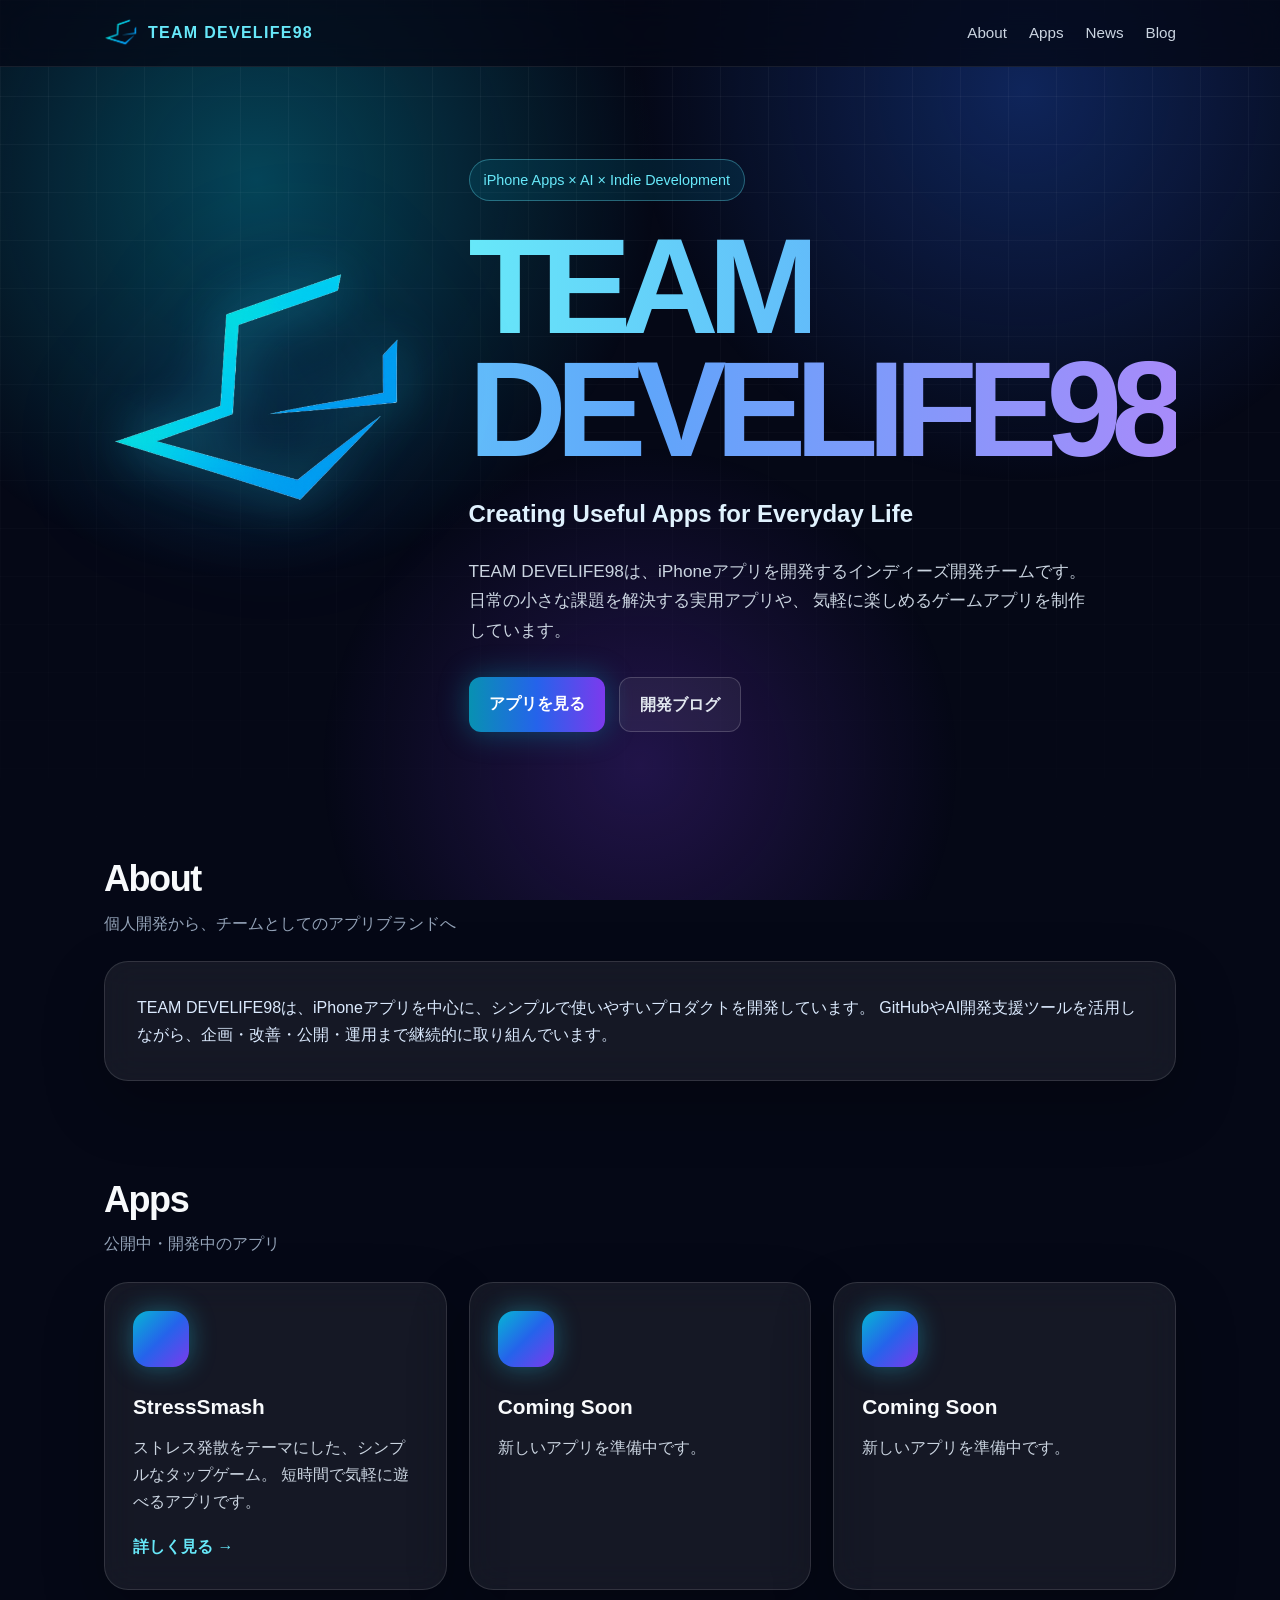
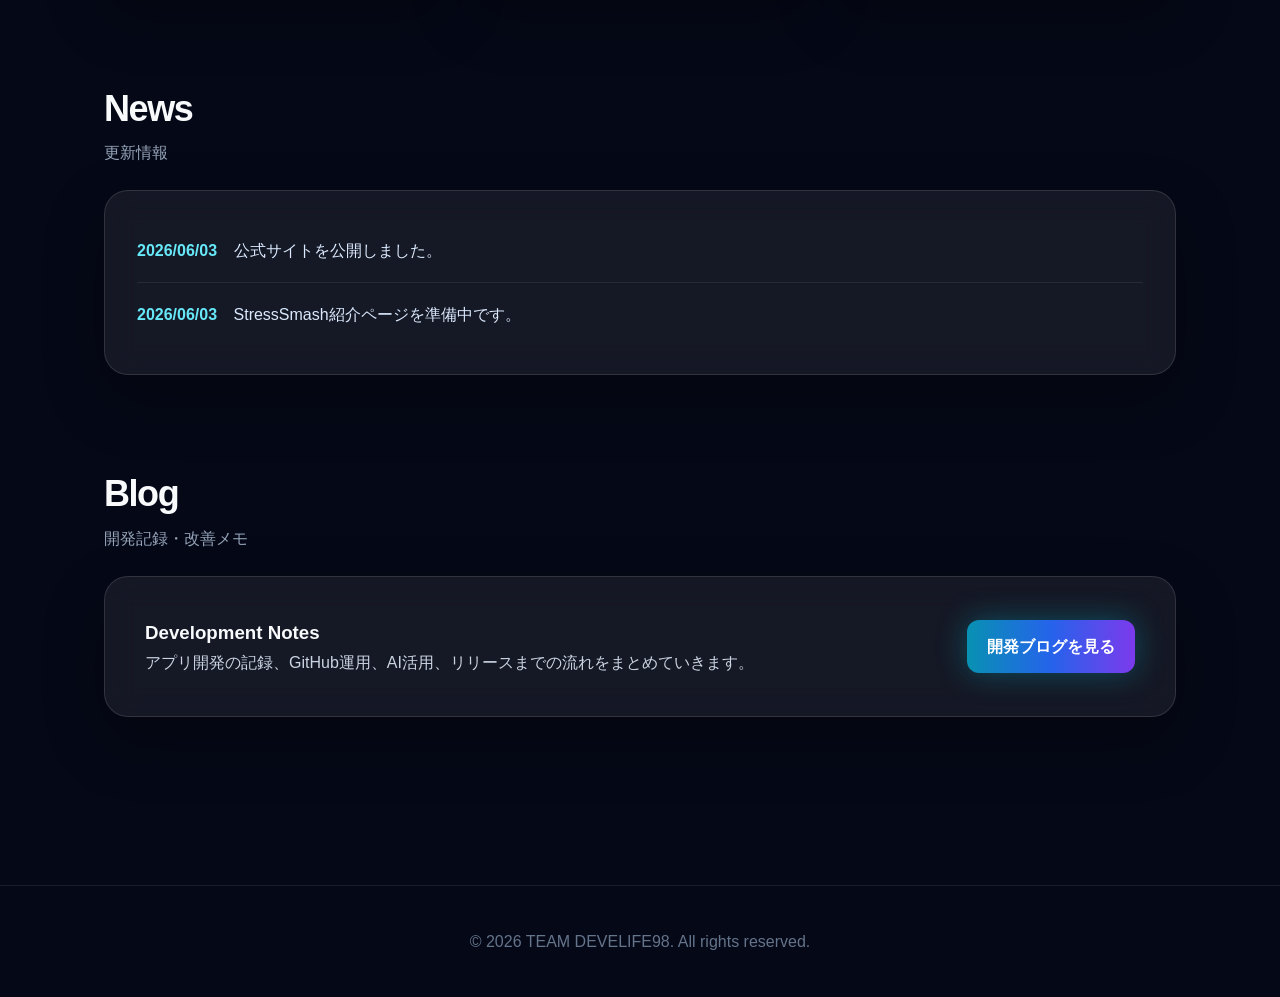
==== index.html @ ea19fe20 "Update index.html" ====
<!DOCTYPE html>
<html lang="ja">
<head>
<meta charset="UTF-8">
<meta name="viewport" content="width=device-width, initial-scale=1.0">
<title>TEAM DEVELIFE98 | iPhone Apps Team</title>

<style>
*{margin:0;padding:0;box-sizing:border-box}
html{scroll-behavior:smooth}

body{
  font-family:-apple-system,BlinkMacSystemFont,"Segoe UI",sans-serif;
  background:#050816;
  color:#f8fafc;
  line-height:1.7;
}

body::before{
  content:"";
  position:fixed;
  inset:0;
  background:
    radial-gradient(circle at 20% 20%,rgba(6,182,212,.35),transparent 32%),
    radial-gradient(circle at 80% 10%,rgba(37,99,235,.32),transparent 30%),
    radial-gradient(circle at 50% 85%,rgba(124,58,237,.24),transparent 32%);
  z-index:-2;
}

body::after{
  content:"";
  position:fixed;
  inset:0;
  background-image:
    linear-gradient(rgba(255,255,255,.045) 1px,transparent 1px),
    linear-gradient(90deg,rgba(255,255,255,.045) 1px,transparent 1px);
  background-size:48px 48px;
  mask-image:linear-gradient(to bottom,black,transparent);
  z-index:-1;
}

.nav{
  position:sticky;
  top:0;
  z-index:10;
  background:rgba(5,8,22,.78);
  backdrop-filter:blur(18px);
  border-bottom:1px solid rgba(255,255,255,.08);
}

.nav-inner{
  max-width:1120px;
  margin:auto;
  padding:16px 24px;
  display:flex;
  justify-content:space-between;
  align-items:center;
}

.nav-logo{
  display:flex;
  align-items:center;
  gap:10px;
  font-weight:800;
  letter-spacing:.08em;
  color:#67e8f9;
}

.nav-logo img{
  width:34px;
  height:34px;
  border-radius:8px;
}

.nav-links{
  display:flex;
  gap:22px;
  color:#cbd5e1;
  font-size:.95rem;
}

.nav-links a{
  color:inherit;
  text-decoration:none;
}

.hero{
  max-width:1120px;
  margin:auto;
  padding:92px 24px 84px;
  display:grid;
  grid-template-columns:1fr .9fr;
  gap:54px;
  align-items:center;
}

.badge{
  display:inline-block;
  margin-bottom:24px;
  padding:8px 14px;
  border:1px solid rgba(103,232,249,.35);
  border-radius:999px;
  color:#67e8f9;
  background:rgba(6,182,212,.12);
  font-size:.9rem;
}

.hero h1{
  font-size:clamp(4.2rem,11vw,8.5rem);
  line-height:.9;
  letter-spacing:-.08em;
  margin-bottom:24px;
  font-weight:900;
}

.gradient-text{
  background:linear-gradient(90deg,#67e8f9,#60a5fa,#a78bfa);
  -webkit-background-clip:text;
  color:transparent;
}

.hero-subtitle{
  font-size:1.5rem;
  color:#e0f2fe;
  margin-bottom:22px;
  font-weight:700;
}

.hero p{
  color:#cbd5e1;
  font-size:1.08rem;
  margin-bottom:32px;
  max-width:620px;
}

.buttons{
  display:flex;
  flex-wrap:wrap;
  gap:14px;
}

.btn{
  display:inline-block;
  padding:13px 20px;
  border-radius:12px;
  text-decoration:none;
  font-weight:800;
  color:white;
}

.btn-primary{
  background:linear-gradient(90deg,#0891b2,#2563eb,#7c3aed);
  box-shadow:0 0 30px rgba(6,182,212,.35);
}

.btn-secondary{
  border:1px solid rgba(255,255,255,.18);
  background:rgba(255,255,255,.06);
  color:#e2e8f0;
}

/* .logo-stage{
  min-height:410px;
  border-radius:30px;
  border:1px solid rgba(255,255,255,.14);
  background:
    linear-gradient(145deg,rgba(6,182,212,.16),rgba(37,99,235,.18),rgba(124,58,237,.13)),
    rgba(255,255,255,.06);
  box-shadow:0 30px 90px rgba(0,0,0,.45);
  position:relative;
  overflow:hidden;
  display:flex;
  flex-direction:column;
  align-items:center;
  justify-content:center;
} */
  .logo-stage{
  min-height:410px;

  background:transparent;

  border:none;

  box-shadow:none;
}

/* .logo-stage::before{
  content:"";
  position:absolute;
  inset:28px;
  border-radius:24px;
  border:1px solid rgba(255,255,255,.12);
  background:
    linear-gradient(90deg,transparent,rgba(255,255,255,.12),transparent),
    repeating-linear-gradient(0deg,rgba(255,255,255,.07) 0,rgba(255,255,255,.07) 1px,transparent 1px,transparent 18px);
} */

.logo-stage img{
  position:relative;
  z-index:1;

  width:min(600px,100%);
  max-width:600px;

  height:auto;

  object-fit:contain;

  filter:
    drop-shadow(0 0 25px rgba(34,211,238,.45))
    drop-shadow(0 0 60px rgba(37,99,235,.35));

  background:none;
  border:none;
}
  
.logo-stage p{
  position:relative;
  z-index:1;
  margin-top:22px;
  color:#67e8f9;
  letter-spacing:.16em;
  font-weight:800;
}

.container{
  max-width:1120px;
  margin:auto;
  padding:32px 24px 80px;
}

section{
  margin-bottom:88px;
}

.section-title{
  font-size:2.25rem;
  letter-spacing:-.04em;
}

.section-subtitle{
  color:#94a3b8;
  margin-bottom:24px;
}

.glass{
  background:rgba(255,255,255,.065);
  border:1px solid rgba(255,255,255,.12);
  border-radius:24px;
  box-shadow:0 24px 60px rgba(0,0,0,.25);
  backdrop-filter:blur(16px);
}

.about{
  padding:32px;
  color:#dbeafe;
}

.apps{
  display:grid;
  grid-template-columns:repeat(3,1fr);
  gap:22px;
}

.card{
  padding:28px;
  min-height:230px;
  transition:.25s;
}

.card:hover{
  transform:translateY(-6px);
  border-color:rgba(103,232,249,.45);
}

.app-icon{
  width:56px;
  height:56px;
  border-radius:16px;
  margin-bottom:22px;
  background:linear-gradient(135deg,#06b6d4,#2563eb,#7c3aed);
  box-shadow:0 0 26px rgba(34,211,238,.38);
}

.card h3{
  margin-bottom:10px;
  font-size:1.3rem;
}

.card p{
  color:#cbd5e1;
}

.card a{
  display:inline-block;
  margin-top:18px;
  color:#67e8f9;
  text-decoration:none;
  font-weight:800;
}

.news{
  padding:28px 32px;
}

.news-item{
  padding:18px 0;
  border-bottom:1px solid rgba(255,255,255,.08);
  color:#dbeafe;
}

.news-item:last-child{
  border-bottom:none;
}

.news-date{
  color:#67e8f9;
  font-weight:800;
  margin-right:12px;
}

.blog-box{
  padding:40px;
  display:flex;
  justify-content:space-between;
  gap:24px;
  align-items:center;
}

.blog-box p{
  color:#cbd5e1;
}

footer{
  padding:42px 24px;
  text-align:center;
  color:#64748b;
  border-top:1px solid rgba(255,255,255,.08);
}

@media(max-width:800px){
  .hero{
    grid-template-columns:1fr;
    padding-top:64px;
  }

  .logo-stage{
    min-height:280px;
  }

  .apps{
    grid-template-columns:1fr;
  }

  .blog-box{
    flex-direction:column;
    align-items:flex-start;
  }

  .nav-links{
    gap:12px;
    font-size:.85rem;
  }

  .hero h1{
    font-size:clamp(3.7rem,18vw,6rem);
  }
}
</style>
</head>

<body>

<nav class="nav">
  <div class="nav-inner">
    <div class="nav-logo">
      <img src="./assets/images/logor.png" alt="TEAM DEVELIFE98 Logo">
      TEAM DEVELIFE98
    </div>
    <div class="nav-links">
      <a href="#about">About</a>
      <a href="#apps">Apps</a>
      <a href="#news">News</a>
      <a href="#blog">Blog</a>
    </div>
  </div>
</nav>

<header class="hero">

  <div class="logo-stage">
    <img src="./assets/images/logor.png" alt="TEAM DEVELIFE98 Logo">
  </div>

  <div>
    <span class="badge">iPhone Apps × AI × Indie Development</span>

    <h1>
      <span class="gradient-text">
        TEAM<br>
        DEVELIFE98
      </span>
    </h1>

    <div class="hero-subtitle">
      Creating Useful Apps for Everyday Life
    </div>

    <p>
      TEAM DEVELIFE98は、iPhoneアプリを開発するインディーズ開発チームです。
      日常の小さな課題を解決する実用アプリや、
      気軽に楽しめるゲームアプリを制作しています。
    </p>

    <div class="buttons">
      <a href="#apps" class="btn btn-primary">
        アプリを見る
      </a>

      <a href="#blog" class="btn btn-secondary">
        開発ブログ
      </a>
    </div>
  </div>

</header>
<main class="container">

<section id="about">
  <h2 class="section-title">About</h2>
  <p class="section-subtitle">個人開発から、チームとしてのアプリブランドへ</p>

  <div class="about glass">
    <p>
      TEAM DEVELIFE98は、iPhoneアプリを中心に、シンプルで使いやすいプロダクトを開発しています。
      GitHubやAI開発支援ツールを活用しながら、企画・改善・公開・運用まで継続的に取り組んでいます。
    </p>
  </div>
</section>

<section id="apps">
  <h2 class="section-title">Apps</h2>
  <p class="section-subtitle">公開中・開発中のアプリ</p>

  <div class="apps">
    <div class="card glass">
      <div class="app-icon"></div>
      <h3>StressSmash</h3>
      <p>
        ストレス発散をテーマにした、シンプルなタップゲーム。
        短時間で気軽に遊べるアプリです。
      </p>
      <a href="#">詳しく見る →</a>
    </div>

    <div class="card glass">
      <div class="app-icon"></div>
      <h3>Coming Soon</h3>
      <p>新しいアプリを準備中です。</p>
    </div>

    <div class="card glass">
      <div class="app-icon"></div>
      <h3>Coming Soon</h3>
      <p>新しいアプリを準備中です。</p>
    </div>
  </div>
</section>

<section id="news">
  <h2 class="section-title">News</h2>
  <p class="section-subtitle">更新情報</p>

  <div class="news glass">
    <div class="news-item">
      <span class="news-date">2026/06/03</span>
      公式サイトを公開しました。
    </div>
    <div class="news-item">
      <span class="news-date">2026/06/03</span>
      StressSmash紹介ページを準備中です。
    </div>
  </div>
</section>

<section id="blog">
  <h2 class="section-title">Blog</h2>
  <p class="section-subtitle">開発記録・改善メモ</p>

  <div class="blog-box glass">
    <div>
      <h3>Development Notes</h3>
      <p>
        アプリ開発の記録、GitHub運用、AI活用、リリースまでの流れをまとめていきます。
      </p>
    </div>
    <a href="#" class="btn btn-primary">開発ブログを見る</a>
  </div>
</section>

</main>

<footer>
  © 2026 TEAM DEVELIFE98. All rights reserved.
</footer>

</body>
</html>
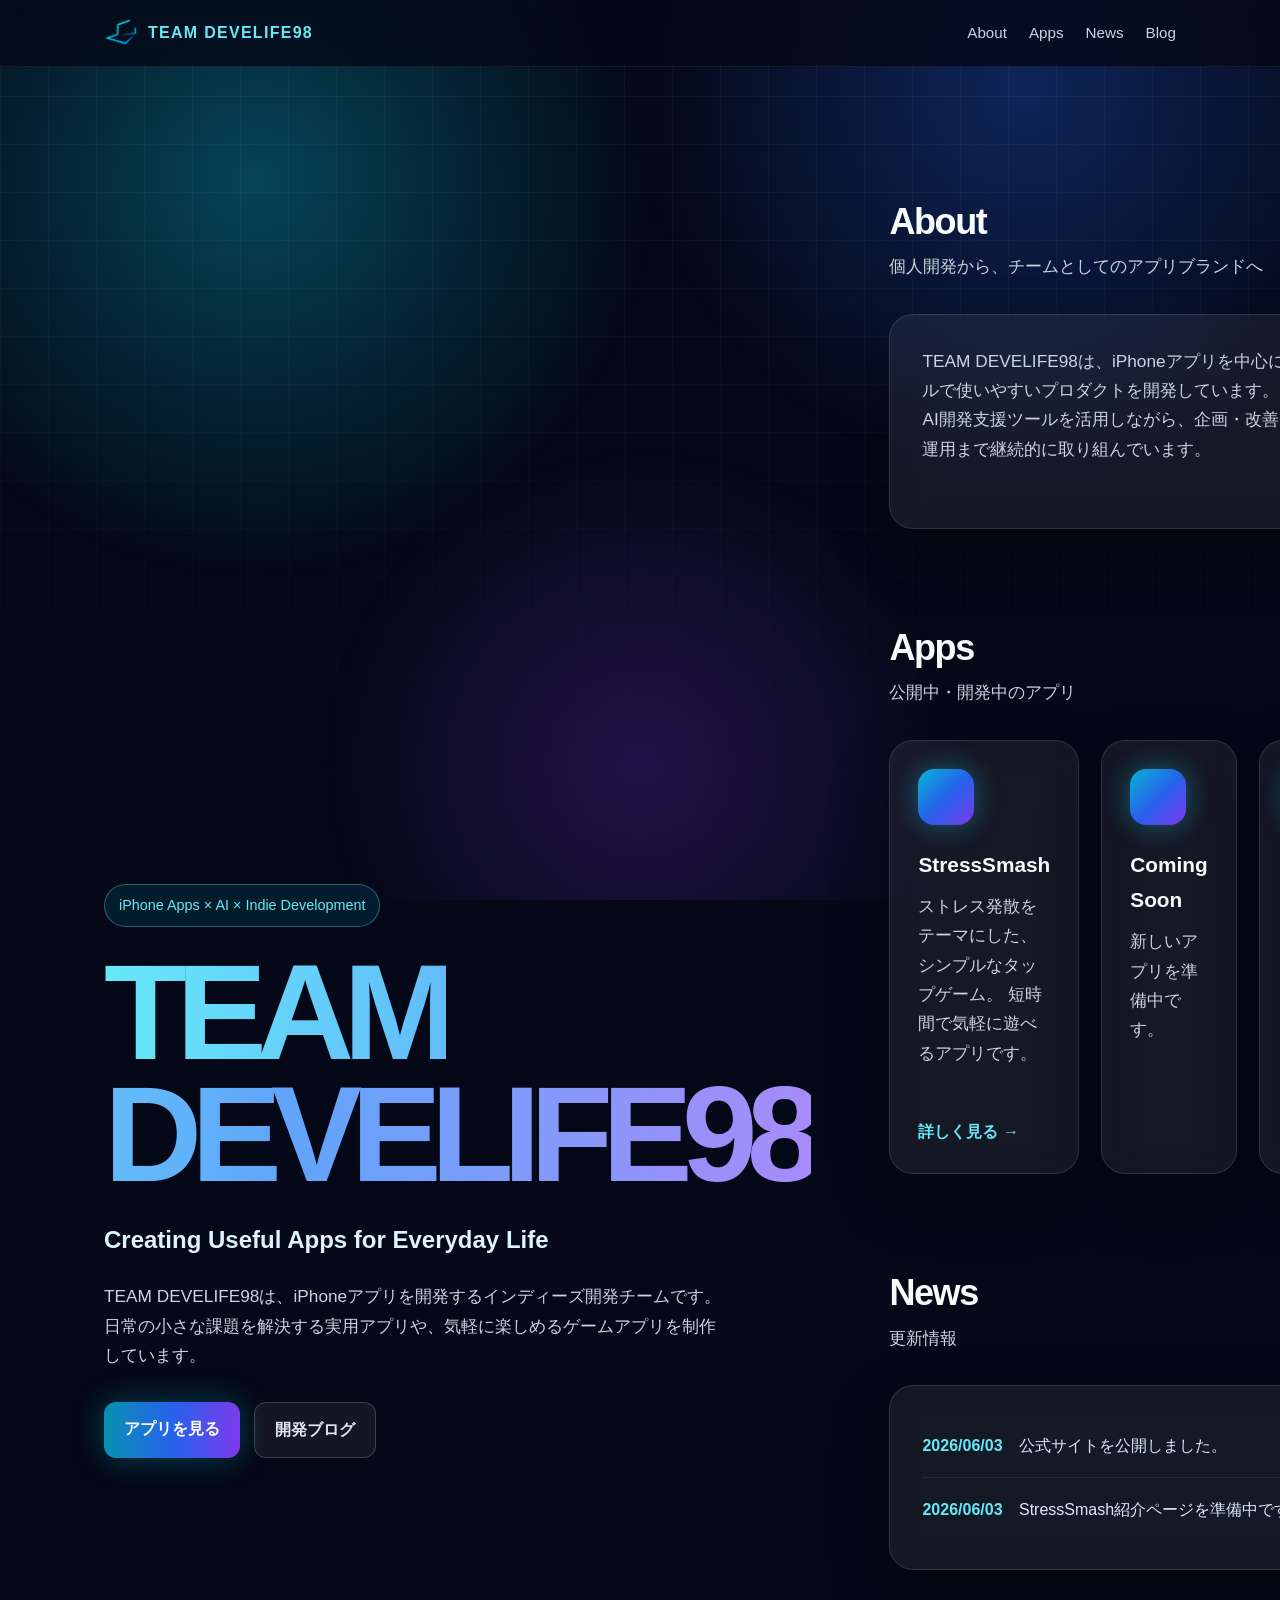
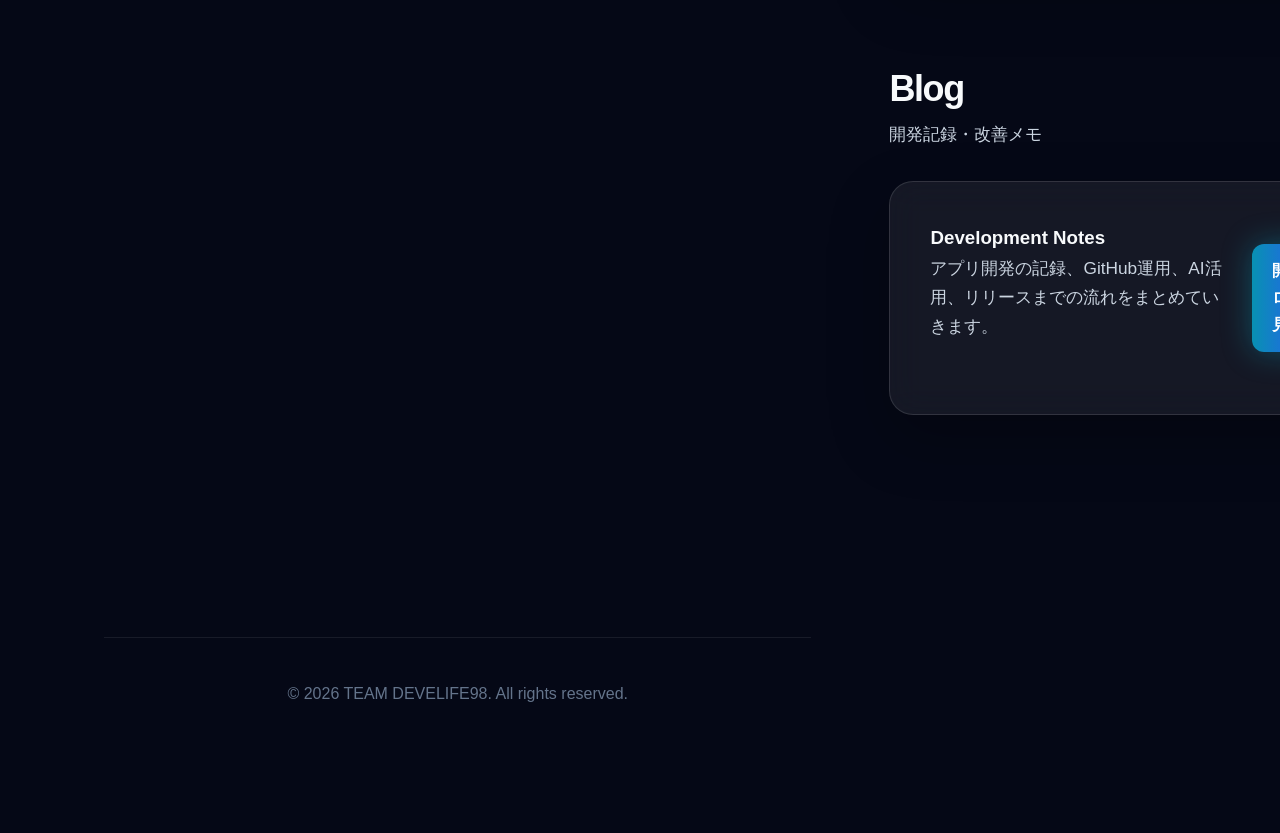
==== commit b75e3246: "Update index.html" ====
--- a/index.html
+++ b/index.html
@@ -199,21 +199,21 @@
   position:relative;
   z-index:1;
 
-  width:min(600px,100%);
-  max-width:600px;
+  width:min(420px,95%);
+  max-width:420px;
 
   height:auto;
 
   object-fit:contain;
 
   filter:
-    drop-shadow(0 0 25px rgba(34,211,238,.45))
-    drop-shadow(0 0 60px rgba(37,99,235,.35));
+    drop-shadow(0 0 18px rgba(34,211,238,.35))
+    drop-shadow(0 0 40px rgba(37,99,235,.25));
 
   background:none;
   border:none;
 }
-  
+
 .logo-stage p{
   position:relative;
   z-index:1;
@@ -387,19 +387,11 @@
 </nav>
 
 <header class="hero">
-
-  <div class="logo-stage">
-    <img src="./assets/images/logor.png" alt="TEAM DEVELIFE98 Logo">
-  </div>
-
   <div>
     <span class="badge">iPhone Apps × AI × Indie Development</span>
 
     <h1>
-      <span class="gradient-text">
-        TEAM<br>
-        DEVELIFE98
-      </span>
+      <span class="gradient-text">TEAM<br>DEVELIFE98</span>
     </h1>
 
     <div class="hero-subtitle">
@@ -408,22 +400,20 @@
 
     <p>
       TEAM DEVELIFE98は、iPhoneアプリを開発するインディーズ開発チームです。
-      日常の小さな課題を解決する実用アプリや、
-      気軽に楽しめるゲームアプリを制作しています。
+      日常の小さな課題を解決する実用アプリや、気軽に楽しめるゲームアプリを制作しています。
     </p>
 
     <div class="buttons">
-      <a href="#apps" class="btn btn-primary">
-        アプリを見る
-      </a>
-
-      <a href="#blog" class="btn btn-secondary">
-        開発ブログ
-      </a>
-    </div>
-  </div>
-
-</header>
+      <a href="#apps" class="btn btn-primary">アプリを見る</a>
+      <a href="#blog" class="btn btn-secondary">開発ブログ</a>
+    </div>
+  </div>
+
+  <!-- <div class="logo-stage">
+    <img src="assets/images/logor.png" alt="TEAM DEVELIFE98 Logo">
+  </div>
+</header> -->
+
 <main class="container">
 
 <section id="about">
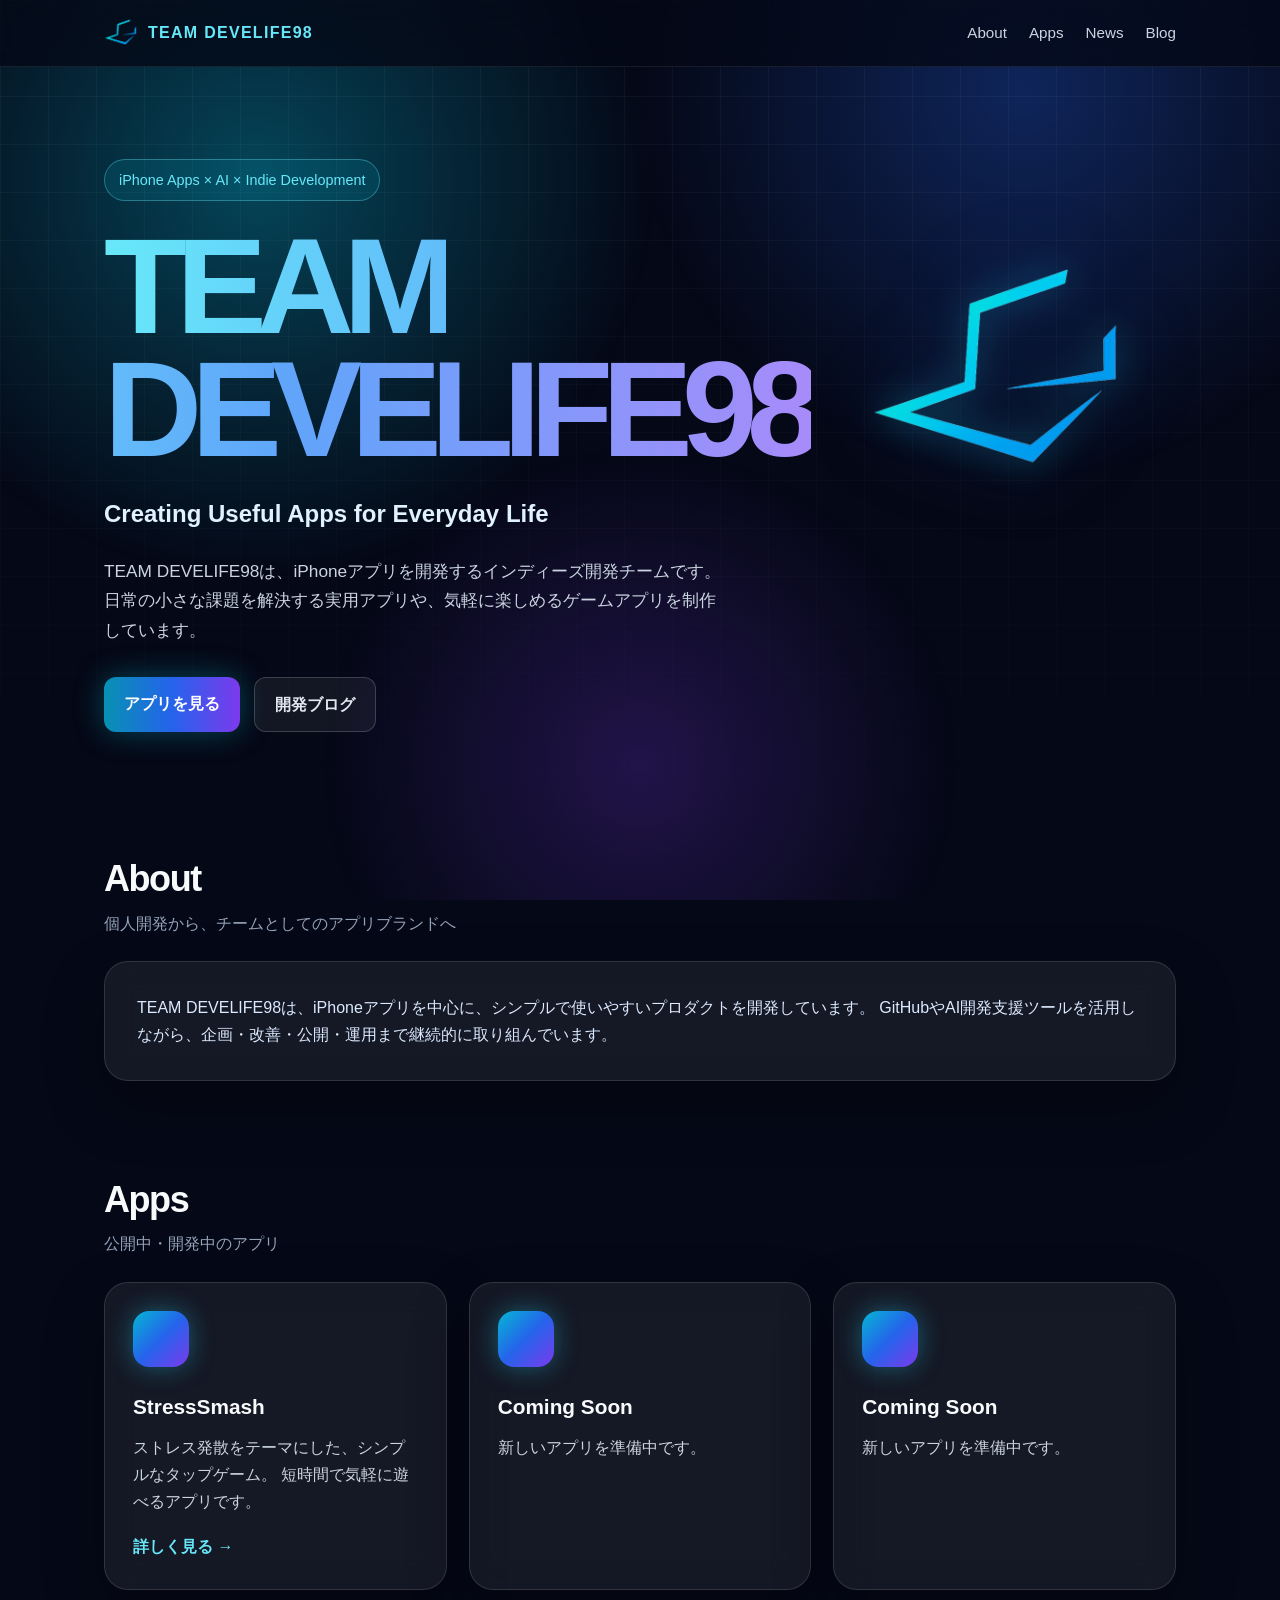
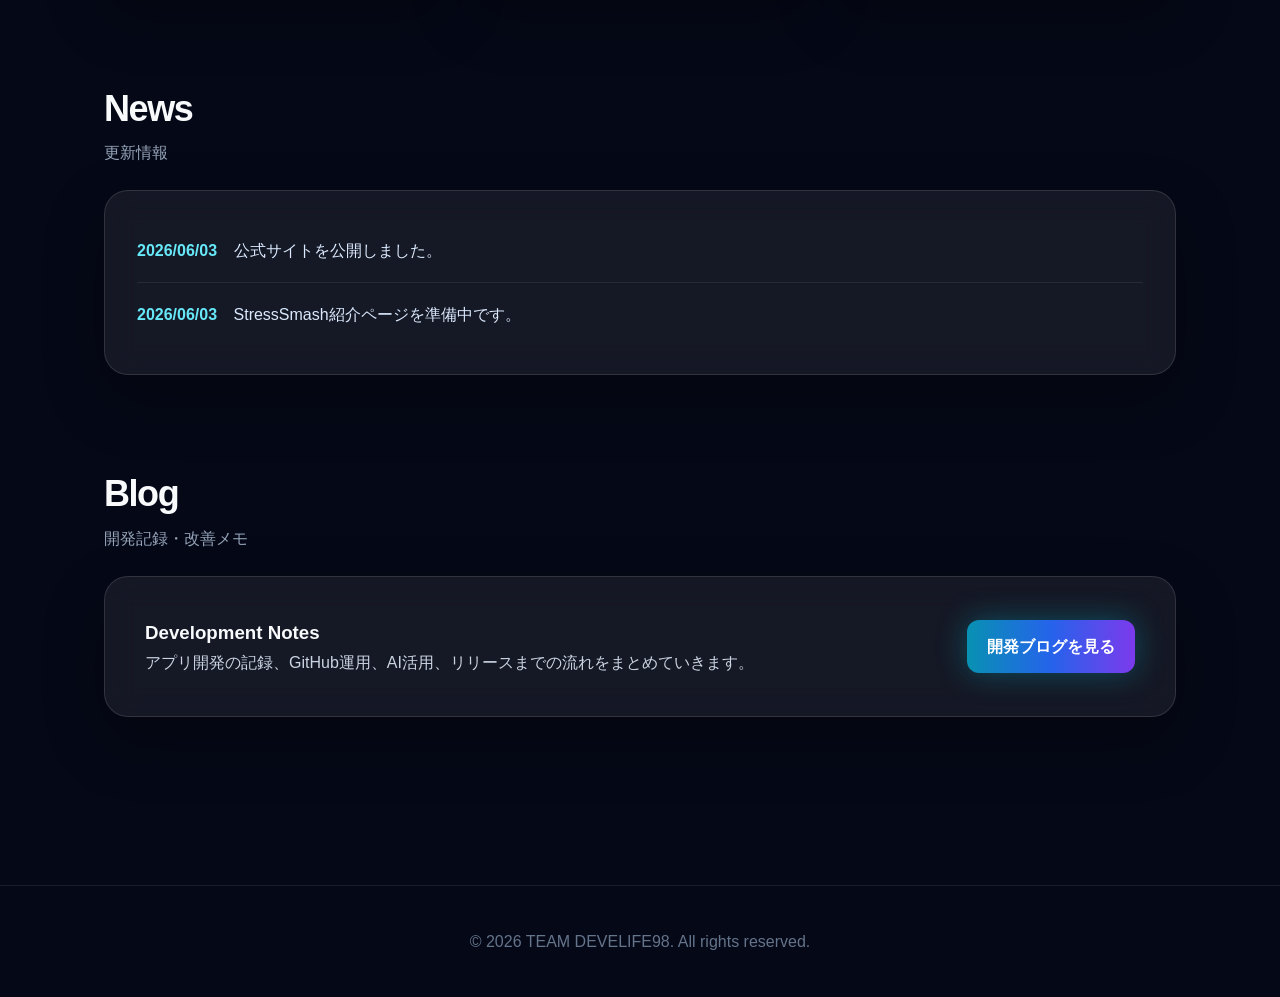
==== commit 317ff3ee: "Update index.html" ====
--- a/index.html
+++ b/index.html
@@ -409,10 +409,10 @@
     </div>
   </div>
 
-  <!-- <div class="logo-stage">
+  <div class="logo-stage">
     <img src="assets/images/logor.png" alt="TEAM DEVELIFE98 Logo">
   </div>
-</header> -->
+</header>
 
 <main class="container">
 
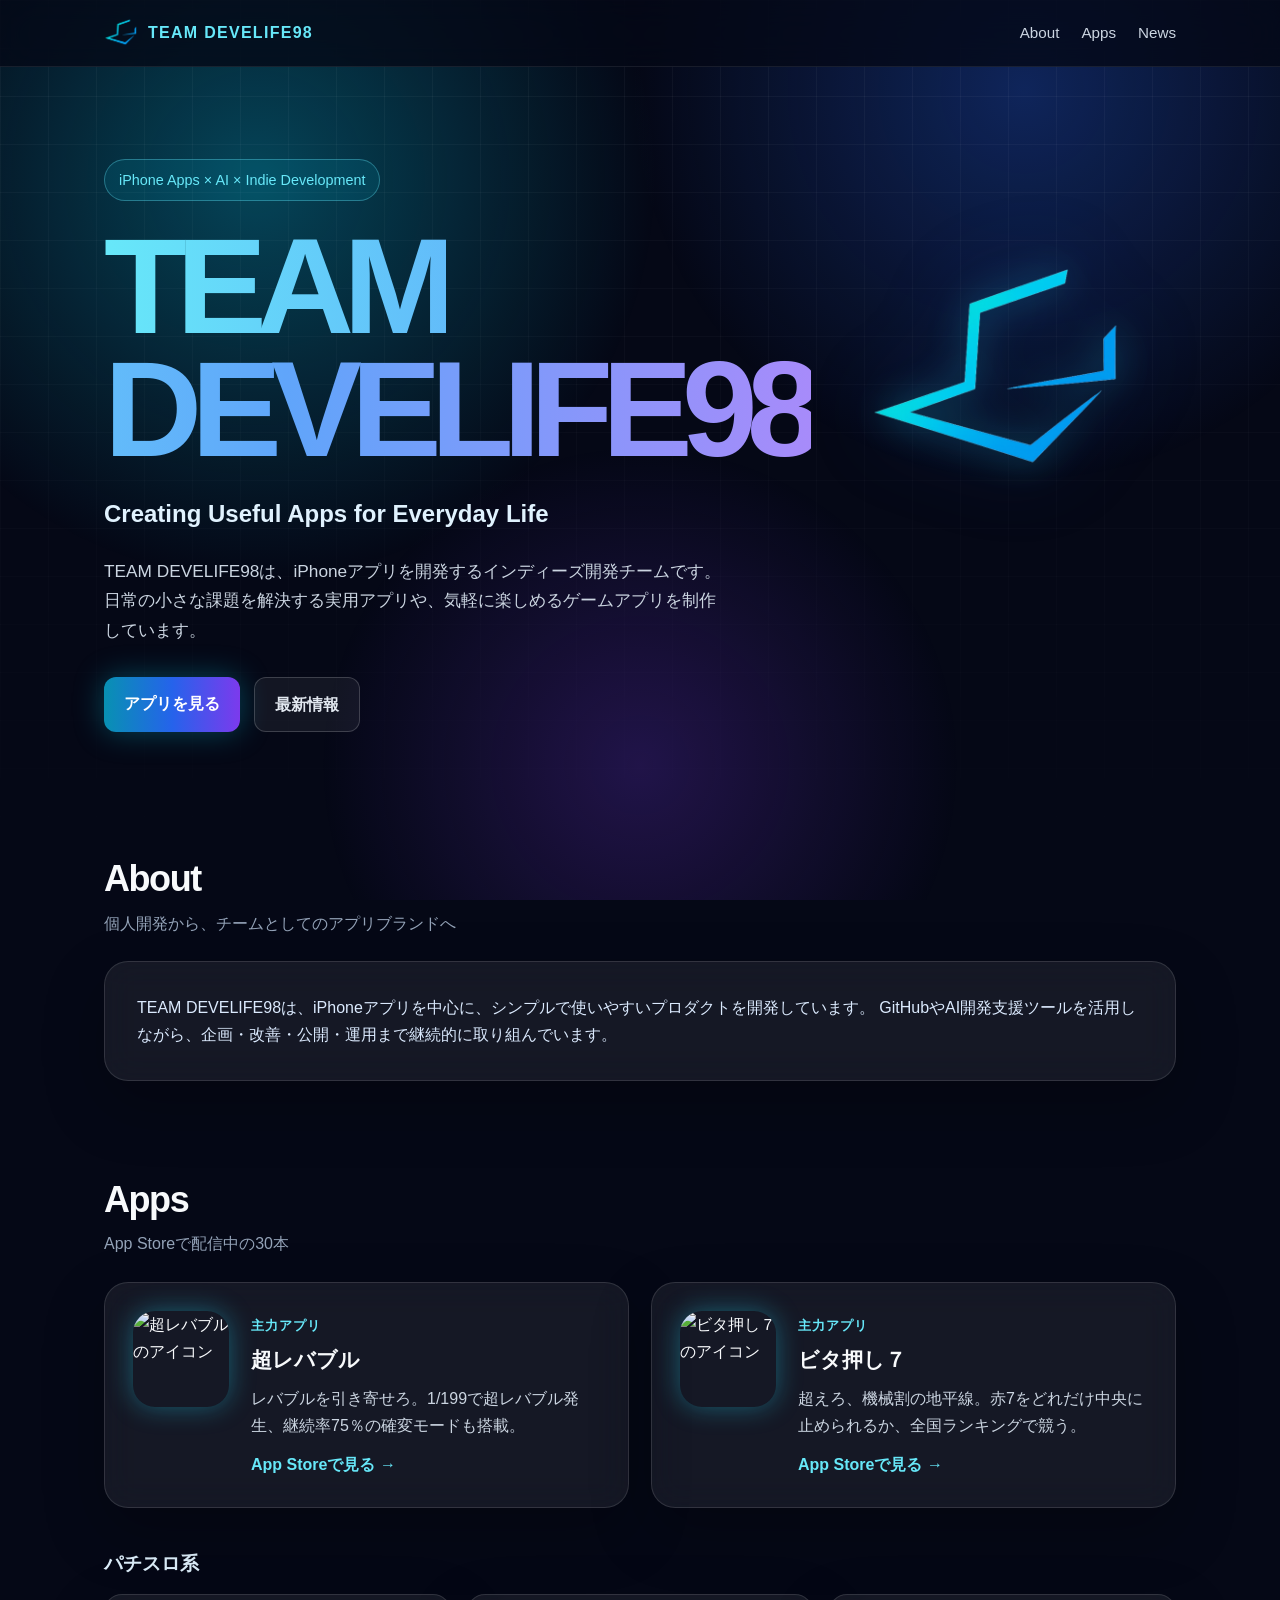
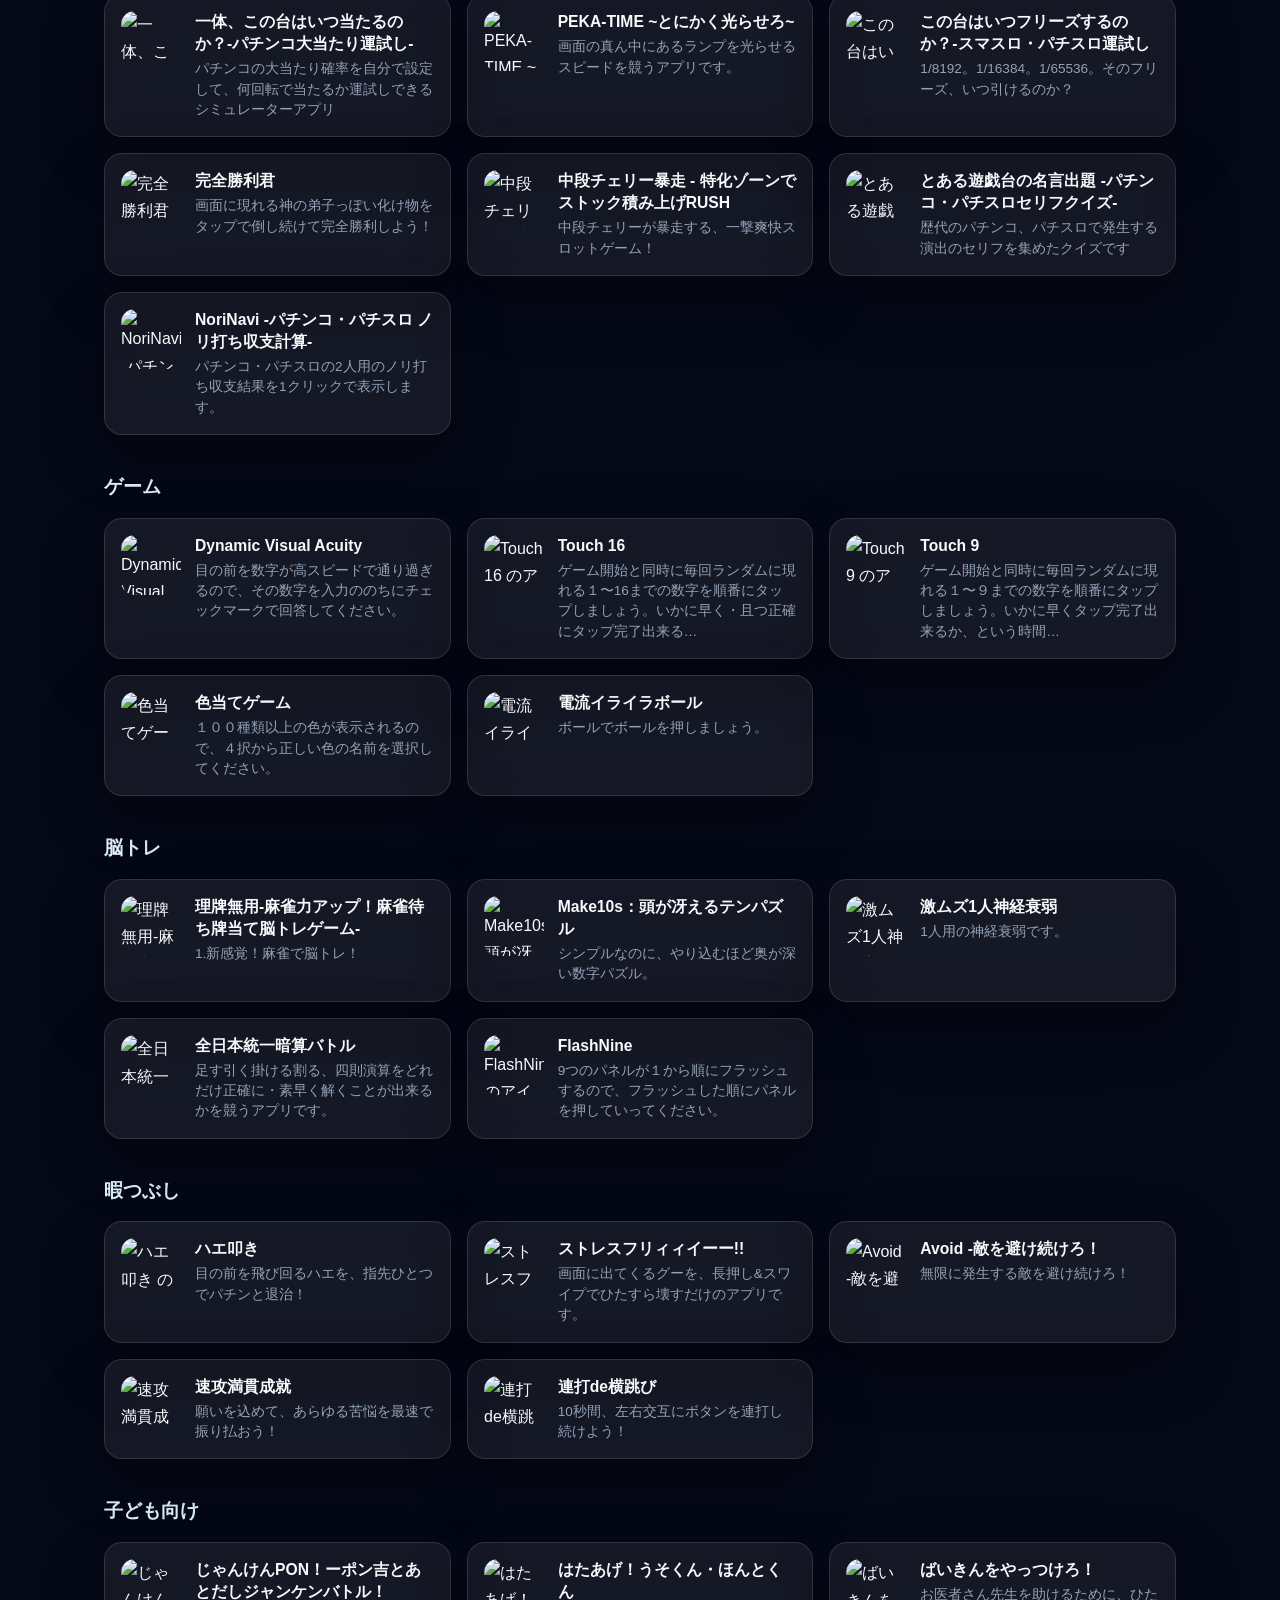
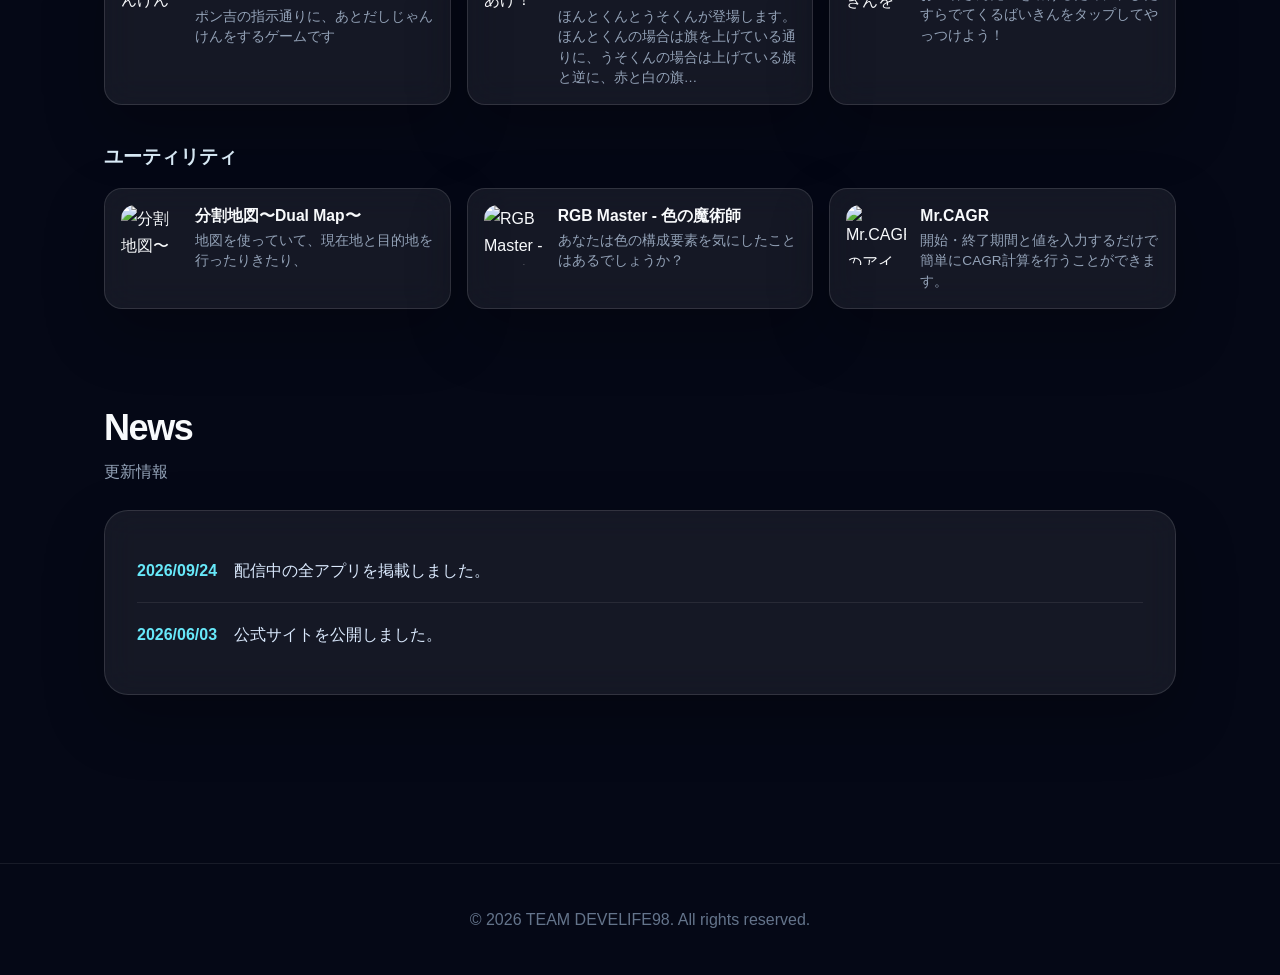
==== commit 511d948d: "配信中の全30アプリ掲載・app-ads.txt追加・Blog欄削除 - Apps: portfolio.db と App Store公開情報から30本を生成（主力2本を大きく表示、ジャンル別） - " ====
--- a/index.html
+++ b/index.html
@@ -159,21 +159,6 @@
   color:#e2e8f0;
 }
 
-/* .logo-stage{
-  min-height:410px;
-  border-radius:30px;
-  border:1px solid rgba(255,255,255,.14);
-  background:
-    linear-gradient(145deg,rgba(6,182,212,.16),rgba(37,99,235,.18),rgba(124,58,237,.13)),
-    rgba(255,255,255,.06);
-  box-shadow:0 30px 90px rgba(0,0,0,.45);
-  position:relative;
-  overflow:hidden;
-  display:flex;
-  flex-direction:column;
-  align-items:center;
-  justify-content:center;
-} */
   .logo-stage{
   min-height:410px;
 
@@ -183,17 +168,6 @@
 
   box-shadow:none;
 }
-
-/* .logo-stage::before{
-  content:"";
-  position:absolute;
-  inset:28px;
-  border-radius:24px;
-  border:1px solid rgba(255,255,255,.12);
-  background:
-    linear-gradient(90deg,transparent,rgba(255,255,255,.12),transparent),
-    repeating-linear-gradient(0deg,rgba(255,255,255,.07) 0,rgba(255,255,255,.07) 1px,transparent 1px,transparent 18px);
-} */
 
 .logo-stage img{
   position:relative;
@@ -256,47 +230,98 @@
   color:#dbeafe;
 }
 
+.features{
+  display:grid;
+  grid-template-columns:repeat(2,1fr);
+  gap:22px;
+  margin-bottom:40px;
+}
+
+.feature{
+  display:flex;
+  gap:22px;
+  padding:28px;
+  color:inherit;
+  text-decoration:none;
+  transition:.25s;
+}
+
+.feature:hover,.app-card:hover{
+  transform:translateY(-4px);
+  border-color:rgba(103,232,249,.45);
+}
+
+.feature-icon{
+  width:96px;
+  height:96px;
+  border-radius:22px;
+  flex-shrink:0;
+  box-shadow:0 0 26px rgba(34,211,238,.38);
+}
+
+.feature-label{
+  font-size:.8rem;
+  color:#67e8f9;
+  font-weight:800;
+  letter-spacing:.08em;
+}
+
+.feature h3{
+  font-size:1.3rem;
+  margin:4px 0 8px;
+}
+
+.feature p{
+  color:#cbd5e1;
+}
+
+.store-link{
+  display:inline-block;
+  margin-top:12px;
+  color:#67e8f9;
+  font-weight:800;
+}
+
+.genre-title{
+  margin:36px 0 14px;
+  font-size:1.2rem;
+  color:#e0f2fe;
+}
+
 .apps{
   display:grid;
   grid-template-columns:repeat(3,1fr);
-  gap:22px;
-}
-
-.card{
-  padding:28px;
-  min-height:230px;
+  gap:16px;
+}
+
+.app-card{
+  display:flex;
+  gap:14px;
+  align-items:flex-start;
+  padding:16px;
+  border-radius:18px;
+  color:inherit;
+  text-decoration:none;
   transition:.25s;
 }
 
-.card:hover{
-  transform:translateY(-6px);
-  border-color:rgba(103,232,249,.45);
-}
-
 .app-icon{
-  width:56px;
-  height:56px;
-  border-radius:16px;
-  margin-bottom:22px;
-  background:linear-gradient(135deg,#06b6d4,#2563eb,#7c3aed);
-  box-shadow:0 0 26px rgba(34,211,238,.38);
-}
-
-.card h3{
-  margin-bottom:10px;
-  font-size:1.3rem;
-}
-
-.card p{
-  color:#cbd5e1;
-}
-
-.card a{
-  display:inline-block;
-  margin-top:18px;
-  color:#67e8f9;
-  text-decoration:none;
-  font-weight:800;
+  width:60px;
+  height:60px;
+  border-radius:14px;
+  flex-shrink:0;
+}
+
+.app-card h4{
+  font-size:.98rem;
+  line-height:1.4;
+  margin-bottom:4px;
+}
+
+.app-card p{
+  color:#94a3b8;
+  font-size:.85rem;
+  line-height:1.5;
 }
 
 .news{
@@ -317,18 +342,6 @@
   color:#67e8f9;
   font-weight:800;
   margin-right:12px;
-}
-
-.blog-box{
-  padding:40px;
-  display:flex;
-  justify-content:space-between;
-  gap:24px;
-  align-items:center;
-}
-
-.blog-box p{
-  color:#cbd5e1;
 }
 
 footer{
@@ -339,7 +352,7 @@
 }
 
 @media(max-width:800px){
-  .hero{
+  /* .hero{
     grid-template-columns:1fr;
     padding-top:64px;
   }
@@ -364,8 +377,58 @@
 
   .hero h1{
     font-size:clamp(3.7rem,18vw,6rem);
-  }
-}
+  } */
+  
+  .hero{
+    grid-template-columns:1fr;
+    padding:48px 20px 64px;
+    gap:28px;
+    text-align:center;
+  }
+  .features,.apps{
+    grid-template-columns:1fr;
+  }
+
+  .feature{
+    text-align:left;
+  }
+
+  .feature-icon{
+    width:72px;
+    height:72px;
+  }
+
+  .logo-stage{
+    order:1;
+    min-height:auto;
+  }
+
+  .logo-stage img{
+    width:min(320px,90vw);
+    max-width:320px;
+    margin:auto;
+  }
+
+  .hero > div:not(.logo-stage){
+    order:2;
+  }
+
+  .hero h1{
+    font-size:clamp(3rem,16vw,4.8rem);
+    letter-spacing:-.06em;
+  }
+
+  .hero p{
+    font-size:1rem;
+    margin-left:auto;
+    margin-right:auto;
+  }
+
+  .buttons{
+    justify-content:center;
+  }
+}
+  
 </style>
 </head>
 
@@ -381,7 +444,6 @@
       <a href="#about">About</a>
       <a href="#apps">Apps</a>
       <a href="#news">News</a>
-      <a href="#blog">Blog</a>
     </div>
   </div>
 </nav>
@@ -405,7 +467,7 @@
 
     <div class="buttons">
       <a href="#apps" class="btn btn-primary">アプリを見る</a>
-      <a href="#blog" class="btn btn-secondary">開発ブログ</a>
+      <a href="#news" class="btn btn-secondary">最新情報</a>
     </div>
   </div>
 
@@ -430,31 +492,243 @@
 
 <section id="apps">
   <h2 class="section-title">Apps</h2>
-  <p class="section-subtitle">公開中・開発中のアプリ</p>
-
+<!-- APPS:START -->
+  <p class="section-subtitle">App Storeで配信中の30本</p>
+  <div class="features">
+      <a class="feature glass" href="https://apps.apple.com/jp/app/id6465683275" target="_blank" rel="noopener">
+        <img class="feature-icon" src="https://is1-ssl.mzstatic.com/image/thumb/Purple221/v4/05/13/38/051338b2-13f6-5e88-e546-de0bb926de26/AppIcon-0-0-1x_U007ephone-0-1-sRGB-85-220.png/512x512bb.jpg" alt="超レバブル のアイコン" loading="lazy">
+        <div>
+          <span class="feature-label">主力アプリ</span>
+          <h3>超レバブル</h3>
+          <p>レバブルを引き寄せろ。1/199で超レバブル発生、継続率75％の確変モードも搭載。</p>
+          <span class="store-link">App Storeで見る →</span>
+        </div>
+      </a>
+      <a class="feature glass" href="https://apps.apple.com/jp/app/id6445875188" target="_blank" rel="noopener">
+        <img class="feature-icon" src="https://is1-ssl.mzstatic.com/image/thumb/Purple211/v4/fd/05/a3/fd05a3b9-712c-9e6f-1d5d-68c54c602589/AppIcon-0-0-1x_U007ephone-0-1-sRGB-85-220.png/512x512bb.jpg" alt="ビタ押し７ のアイコン" loading="lazy">
+        <div>
+          <span class="feature-label">主力アプリ</span>
+          <h3>ビタ押し７</h3>
+          <p>超えろ、機械割の地平線。赤7をどれだけ中央に止められるか、全国ランキングで競う。</p>
+          <span class="store-link">App Storeで見る →</span>
+        </div>
+      </a>
+  </div>
+  <h3 class="genre-title">パチスロ系</h3>
   <div class="apps">
-    <div class="card glass">
-      <div class="app-icon"></div>
-      <h3>StressSmash</h3>
-      <p>
-        ストレス発散をテーマにした、シンプルなタップゲーム。
-        短時間で気軽に遊べるアプリです。
-      </p>
-      <a href="#">詳しく見る →</a>
-    </div>
-
-    <div class="card glass">
-      <div class="app-icon"></div>
-      <h3>Coming Soon</h3>
-      <p>新しいアプリを準備中です。</p>
-    </div>
-
-    <div class="card glass">
-      <div class="app-icon"></div>
-      <h3>Coming Soon</h3>
-      <p>新しいアプリを準備中です。</p>
-    </div>
-  </div>
+        <a class="app-card glass" href="https://apps.apple.com/jp/app/id6447466024" target="_blank" rel="noopener">
+          <img class="app-icon" src="https://is1-ssl.mzstatic.com/image/thumb/Purple221/v4/17/92/e2/1792e2ef-c3d6-ed9b-1906-400472d21a38/AppIcon-0-0-1x_U007epad-0-1-85-220.png/100x100bb.jpg" alt="一体、この台はいつ当たるのか？-パチンコ大当たり運試し- のアイコン" loading="lazy">
+          <div>
+            <h4>一体、この台はいつ当たるのか？-パチンコ大当たり運試し-</h4>
+            <p>パチンコの大当たり確率を自分で設定して、何回転で当たるか運試しできるシミュレーターアプリ</p>
+          </div>
+        </a>
+        <a class="app-card glass" href="https://apps.apple.com/jp/app/id6448673252" target="_blank" rel="noopener">
+          <img class="app-icon" src="https://is1-ssl.mzstatic.com/image/thumb/Purple221/v4/dd/06/c8/dd06c81b-520b-4ec7-99dc-187a537c3bd7/AppIcon-0-0-1x_U007epad-0-1-85-220.png/100x100bb.jpg" alt="PEKA-TIME ~とにかく光らせろ~ のアイコン" loading="lazy">
+          <div>
+            <h4>PEKA-TIME ~とにかく光らせろ~</h4>
+            <p>画面の真ん中にあるランプを光らせるスピードを競うアプリです。</p>
+          </div>
+        </a>
+        <a class="app-card glass" href="https://apps.apple.com/jp/app/id6448845844" target="_blank" rel="noopener">
+          <img class="app-icon" src="https://is1-ssl.mzstatic.com/image/thumb/Purple221/v4/ca/62/5c/ca625cac-6638-4909-66e8-a459430bc0a3/AppIcon-0-0-1x_U007ephone-0-1-85-220.png/100x100bb.jpg" alt="この台はいつフリーズするのか？-スマスロ・パチスロ運試し のアイコン" loading="lazy">
+          <div>
+            <h4>この台はいつフリーズするのか？-スマスロ・パチスロ運試し</h4>
+            <p>1/8192。1/16384。1/65536。そのフリーズ、いつ引けるのか？</p>
+          </div>
+        </a>
+        <a class="app-card glass" href="https://apps.apple.com/jp/app/id6476452201" target="_blank" rel="noopener">
+          <img class="app-icon" src="https://is1-ssl.mzstatic.com/image/thumb/Purple126/v4/f4/4d/35/f44d351c-7afa-ec8b-728f-f94fa977fb27/AppIcon-0-0-1x_U007epad-0-85-220.png/100x100bb.jpg" alt="完全勝利君 のアイコン" loading="lazy">
+          <div>
+            <h4>完全勝利君</h4>
+            <p>画面に現れる神の弟子っぽい化け物をタップで倒し続けて完全勝利しよう！</p>
+          </div>
+        </a>
+        <a class="app-card glass" href="https://apps.apple.com/jp/app/id6449496512" target="_blank" rel="noopener">
+          <img class="app-icon" src="https://is1-ssl.mzstatic.com/image/thumb/Purple211/v4/00/62/e1/0062e1a0-56ba-15df-6f10-5ff532cace35/AppIcon-0-0-1x_U007ephone-0-1-85-220.png/100x100bb.jpg" alt="中段チェリー暴走 - 特化ゾーンでストック積み上げRUSH のアイコン" loading="lazy">
+          <div>
+            <h4>中段チェリー暴走 - 特化ゾーンでストック積み上げRUSH</h4>
+            <p>中段チェリーが暴走する、一撃爽快スロットゲーム！</p>
+          </div>
+        </a>
+        <a class="app-card glass" href="https://apps.apple.com/jp/app/id6467124679" target="_blank" rel="noopener">
+          <img class="app-icon" src="https://is1-ssl.mzstatic.com/image/thumb/Purple126/v4/b4/15/f1/b415f1ae-fc91-5884-5596-8cd4ac8fecff/AppIcon-0-0-1x_U007ephone-0-85-220.png/100x100bb.jpg" alt="とある遊戯台の名言出題 -パチンコ・パチスロセリフクイズ- のアイコン" loading="lazy">
+          <div>
+            <h4>とある遊戯台の名言出題 -パチンコ・パチスロセリフクイズ-</h4>
+            <p>歴代のパチンコ、パチスロで発生する演出のセリフを集めたクイズです</p>
+          </div>
+        </a>
+        <a class="app-card glass" href="https://apps.apple.com/jp/app/id1583786887" target="_blank" rel="noopener">
+          <img class="app-icon" src="https://is1-ssl.mzstatic.com/image/thumb/Purple126/v4/9e/34/50/9e3450c8-9b5f-1f71-c28d-dee1111e915a/AppIcon-1x_U007emarketing-0-7-0-85-220.png/100x100bb.jpg" alt="NoriNavi -パチンコ・パチスロ ノリ打ち収支計算- のアイコン" loading="lazy">
+          <div>
+            <h4>NoriNavi -パチンコ・パチスロ ノリ打ち収支計算-</h4>
+            <p>パチンコ・パチスロの2人用のノリ打ち収支結果を1クリックで表示します。</p>
+          </div>
+        </a>
+  </div>
+  <h3 class="genre-title">ゲーム</h3>
+  <div class="apps">
+        <a class="app-card glass" href="https://apps.apple.com/jp/app/id6447795260" target="_blank" rel="noopener">
+          <img class="app-icon" src="https://is1-ssl.mzstatic.com/image/thumb/Purple211/v4/8a/ac/fa/8aacfab7-c2ed-1b6d-a3ce-9d43058986b9/AppIcon-0-0-1x_U007ephone-0-1-85-220.png/100x100bb.jpg" alt="Dynamic Visual Acuity のアイコン" loading="lazy">
+          <div>
+            <h4>Dynamic Visual Acuity</h4>
+            <p>目の前を数字が高スピードで通り過ぎるので、その数字を入力ののちにチェックマークで回答してください。</p>
+          </div>
+        </a>
+        <a class="app-card glass" href="https://apps.apple.com/jp/app/id6446062975" target="_blank" rel="noopener">
+          <img class="app-icon" src="https://is1-ssl.mzstatic.com/image/thumb/Purple126/v4/b9/50/55/b950554b-00d1-1c8a-3af3-7cb251bd78c0/AppIcon-1x_U007emarketing-0-7-0-85-220.png/100x100bb.jpg" alt="Touch 16 のアイコン" loading="lazy">
+          <div>
+            <h4>Touch 16</h4>
+            <p>ゲーム開始と同時に毎回ランダムに現れる１〜16までの数字を順番にタップしましょう。いかに早く・且つ正確にタップ完了出来る…</p>
+          </div>
+        </a>
+        <a class="app-card glass" href="https://apps.apple.com/jp/app/id1643531524" target="_blank" rel="noopener">
+          <img class="app-icon" src="https://is1-ssl.mzstatic.com/image/thumb/Purple126/v4/e2/33/58/e23358dd-a35e-95a0-dd60-26274c0dd71d/AppIcon-1x_U007emarketing-0-7-0-85-220.png/100x100bb.jpg" alt="Touch 9 のアイコン" loading="lazy">
+          <div>
+            <h4>Touch 9</h4>
+            <p>ゲーム開始と同時に毎回ランダムに現れる１〜９までの数字を順番にタップしましょう。いかに早くタップ完了出来るか、という時間…</p>
+          </div>
+        </a>
+        <a class="app-card glass" href="https://apps.apple.com/jp/app/id1640071132" target="_blank" rel="noopener">
+          <img class="app-icon" src="https://is1-ssl.mzstatic.com/image/thumb/Purple112/v4/4e/07/e3/4e07e323-3120-c8a4-50c3-ce41f6fd5fe9/AppIcon-1x_U007emarketing-0-7-0-85-220.png/100x100bb.jpg" alt="色当てゲーム のアイコン" loading="lazy">
+          <div>
+            <h4>色当てゲーム</h4>
+            <p>１００種類以上の色が表示されるので、４択から正しい色の名前を選択してください。</p>
+          </div>
+        </a>
+        <a class="app-card glass" href="https://apps.apple.com/jp/app/id6730122320" target="_blank" rel="noopener">
+          <img class="app-icon" src="https://is1-ssl.mzstatic.com/image/thumb/Purple211/v4/e7/d2/19/e7d21919-458f-9a39-e30b-3cc516b0f3d3/AppIcon-0-0-1x_U007ephone-0-85-220.png/100x100bb.jpg" alt="電流イライラボール のアイコン" loading="lazy">
+          <div>
+            <h4>電流イライラボール</h4>
+            <p>ボールでボールを押しましょう。</p>
+          </div>
+        </a>
+  </div>
+  <h3 class="genre-title">脳トレ</h3>
+  <div class="apps">
+        <a class="app-card glass" href="https://apps.apple.com/jp/app/id6449622992" target="_blank" rel="noopener">
+          <img class="app-icon" src="https://is1-ssl.mzstatic.com/image/thumb/Purple126/v4/b0/60/69/b0606996-ce9f-1c9a-db85-f846dddde86f/AppIcon-0-0-1x_U007ephone-0-P3-85-220.png/100x100bb.jpg" alt="理牌無用-麻雀力アップ！麻雀待ち牌当て脳トレゲーム- のアイコン" loading="lazy">
+          <div>
+            <h4>理牌無用-麻雀力アップ！麻雀待ち牌当て脳トレゲーム-</h4>
+            <p>1.新感覚！麻雀で脳トレ！</p>
+          </div>
+        </a>
+        <a class="app-card glass" href="https://apps.apple.com/jp/app/id1631839182" target="_blank" rel="noopener">
+          <img class="app-icon" src="https://is1-ssl.mzstatic.com/image/thumb/Purple211/v4/85/80/2d/85802dbb-57e6-bfed-9589-cf24f2d19692/AppIcon-0-0-1x_U007emarketing-0-8-0-85-220.png/100x100bb.jpg" alt="Make10s：頭が冴えるテンパズル のアイコン" loading="lazy">
+          <div>
+            <h4>Make10s：頭が冴えるテンパズル</h4>
+            <p>シンプルなのに、やり込むほど奥が深い数字パズル。</p>
+          </div>
+        </a>
+        <a class="app-card glass" href="https://apps.apple.com/jp/app/id6503454516" target="_blank" rel="noopener">
+          <img class="app-icon" src="https://is1-ssl.mzstatic.com/image/thumb/Purple221/v4/23/28/51/2328511c-364a-3730-02a9-848dac58b878/AppIcon-0-0-1x_U007ephone-0-85-220.png/100x100bb.jpg" alt="激ムズ1人神経衰弱 のアイコン" loading="lazy">
+          <div>
+            <h4>激ムズ1人神経衰弱</h4>
+            <p>1人用の神経衰弱です。</p>
+          </div>
+        </a>
+        <a class="app-card glass" href="https://apps.apple.com/jp/app/id6560121832" target="_blank" rel="noopener">
+          <img class="app-icon" src="https://is1-ssl.mzstatic.com/image/thumb/Purple211/v4/26/ec/51/26ec51b3-72b2-995a-81e5-41be01d765c9/AppIcon-0-0-1x_U007ephone-0-sRGB-85-220.png/100x100bb.jpg" alt="全日本統一暗算バトル のアイコン" loading="lazy">
+          <div>
+            <h4>全日本統一暗算バトル</h4>
+            <p>足す引く掛ける割る、四則演算をどれだけ正確に・素早く解くことが出来るかを競うアプリです。</p>
+          </div>
+        </a>
+        <a class="app-card glass" href="https://apps.apple.com/jp/app/id6503212333" target="_blank" rel="noopener">
+          <img class="app-icon" src="https://is1-ssl.mzstatic.com/image/thumb/Purple211/v4/5c/21/24/5c2124ce-d02c-2779-b06f-f27a6b3e9fd5/AppIcon-0-0-1x_U007epad-0-85-220.png/100x100bb.jpg" alt="FlashNine のアイコン" loading="lazy">
+          <div>
+            <h4>FlashNine</h4>
+            <p>9つのパネルが１から順にフラッシュするので、フラッシュした順にパネルを押していってください。</p>
+          </div>
+        </a>
+  </div>
+  <h3 class="genre-title">暇つぶし</h3>
+  <div class="apps">
+        <a class="app-card glass" href="https://apps.apple.com/jp/app/id1661524718" target="_blank" rel="noopener">
+          <img class="app-icon" src="https://is1-ssl.mzstatic.com/image/thumb/Purple211/v4/48/3d/57/483d57ca-4f3f-fa2d-7fb0-18e6705b8701/AppIcon-0-0-1x_U007emarketing-0-8-0-85-220.png/100x100bb.jpg" alt="ハエ叩き のアイコン" loading="lazy">
+          <div>
+            <h4>ハエ叩き</h4>
+            <p>目の前を飛び回るハエを、指先ひとつでパチンと退治！</p>
+          </div>
+        </a>
+        <a class="app-card glass" href="https://apps.apple.com/jp/app/id6448691921" target="_blank" rel="noopener">
+          <img class="app-icon" src="https://is1-ssl.mzstatic.com/image/thumb/Purple126/v4/f1/66/7f/f1667f92-fd2c-51e4-c66a-36f3792768d5/AppIcon-1x_U007emarketing-0-7-0-85-220.png/100x100bb.jpg" alt="ストレスフリィィイーー!! のアイコン" loading="lazy">
+          <div>
+            <h4>ストレスフリィィイーー!!</h4>
+            <p>画面に出てくるグーを、長押し&amp;スワイプでひたすら壊すだけのアプリです。</p>
+          </div>
+        </a>
+        <a class="app-card glass" href="https://apps.apple.com/jp/app/id6627344922" target="_blank" rel="noopener">
+          <img class="app-icon" src="https://is1-ssl.mzstatic.com/image/thumb/Purple221/v4/b0/35/6b/b0356ba9-7a54-acea-5d81-c09828f42f5e/AppIcon-0-0-1x_U007ephone-0-85-220.png/100x100bb.jpg" alt="Avoid -敵を避け続けろ！ のアイコン" loading="lazy">
+          <div>
+            <h4>Avoid -敵を避け続けろ！</h4>
+            <p>無限に発生する敵を避け続けろ！</p>
+          </div>
+        </a>
+        <a class="app-card glass" href="https://apps.apple.com/jp/app/id6738322064" target="_blank" rel="noopener">
+          <img class="app-icon" src="https://is1-ssl.mzstatic.com/image/thumb/Purple211/v4/76/cd/d9/76cdd982-14f3-d8ab-2a8a-ecafa559dbd6/AppIcon-0-0-1x_U007emarketing-0-4-P3-85-220.png/100x100bb.jpg" alt="速攻満貫成就 のアイコン" loading="lazy">
+          <div>
+            <h4>速攻満貫成就</h4>
+            <p>願いを込めて、あらゆる苦悩を最速で振り払おう！</p>
+          </div>
+        </a>
+        <a class="app-card glass" href="https://apps.apple.com/jp/app/id1642031482" target="_blank" rel="noopener">
+          <img class="app-icon" src="https://is1-ssl.mzstatic.com/image/thumb/Purple126/v4/f3/a1/ba/f3a1ba5d-8233-e47d-de7b-a603a9d8ea4c/AppIcon-1x_U007emarketing-0-7-0-85-220.png/100x100bb.jpg" alt="連打de横跳び のアイコン" loading="lazy">
+          <div>
+            <h4>連打de横跳び</h4>
+            <p>10秒間、左右交互にボタンを連打し続けよう！</p>
+          </div>
+        </a>
+  </div>
+  <h3 class="genre-title">子ども向け</h3>
+  <div class="apps">
+        <a class="app-card glass" href="https://apps.apple.com/jp/app/id1557109244" target="_blank" rel="noopener">
+          <img class="app-icon" src="https://is1-ssl.mzstatic.com/image/thumb/Purple126/v4/18/c5/04/18c504ca-ba66-f306-6b24-212841b72e8d/AppIcon-1x_U007emarketing-0-7-0-85-220.png/100x100bb.jpg" alt="じゃんけんPON！ーポン吉とあとだしジャンケンバトル！ のアイコン" loading="lazy">
+          <div>
+            <h4>じゃんけんPON！ーポン吉とあとだしジャンケンバトル！</h4>
+            <p>ポン吉の指示通りに、あとだしじゃんけんをするゲームです</p>
+          </div>
+        </a>
+        <a class="app-card glass" href="https://apps.apple.com/jp/app/id6455304100" target="_blank" rel="noopener">
+          <img class="app-icon" src="https://is1-ssl.mzstatic.com/image/thumb/Purple116/v4/ce/47/d6/ce47d64f-5c7a-a39f-2dba-4b7e2389a08f/AppIcon-1x_U007ephone-P3-85-220.png/100x100bb.jpg" alt="はたあげ！うそくん・ほんとくん のアイコン" loading="lazy">
+          <div>
+            <h4>はたあげ！うそくん・ほんとくん</h4>
+            <p>ほんとくんとうそくんが登場します。ほんとくんの場合は旗を上げている通りに、うそくんの場合は上げている旗と逆に、赤と白の旗…</p>
+          </div>
+        </a>
+        <a class="app-card glass" href="https://apps.apple.com/jp/app/id6443506517" target="_blank" rel="noopener">
+          <img class="app-icon" src="https://is1-ssl.mzstatic.com/image/thumb/Purple116/v4/d5/12/1b/d5121b6c-ba10-6d6b-8a6c-88c5f07ef30e/AppIcon-1x_U007emarketing-0-5-0-P3-85-220.png/100x100bb.jpg" alt="ばいきんをやっつけろ！ のアイコン" loading="lazy">
+          <div>
+            <h4>ばいきんをやっつけろ！</h4>
+            <p>お医者さん先生を助けるために、ひたすらでてくるばいきんをタップしてやっつけよう！</p>
+          </div>
+        </a>
+  </div>
+  <h3 class="genre-title">ユーティリティ</h3>
+  <div class="apps">
+        <a class="app-card glass" href="https://apps.apple.com/jp/app/id1579337100" target="_blank" rel="noopener">
+          <img class="app-icon" src="https://is1-ssl.mzstatic.com/image/thumb/Purple112/v4/ee/1b/9d/ee1b9dc4-3c26-57c4-a507-0891a246b7c0/AppIcon-1x_U007emarketing-0-7-0-85-220.png/100x100bb.jpg" alt="分割地図〜Dual Map〜 のアイコン" loading="lazy">
+          <div>
+            <h4>分割地図〜Dual Map〜</h4>
+            <p>地図を使っていて、現在地と目的地を行ったりきたり、</p>
+          </div>
+        </a>
+        <a class="app-card glass" href="https://apps.apple.com/jp/app/id6448674679" target="_blank" rel="noopener">
+          <img class="app-icon" src="https://is1-ssl.mzstatic.com/image/thumb/Purple126/v4/65/75/4a/65754a39-779f-2457-821b-1769c29caf17/AppIcon-1x_U007epad-85-220.png/100x100bb.jpg" alt="RGB Master - 色の魔術師 のアイコン" loading="lazy">
+          <div>
+            <h4>RGB Master - 色の魔術師</h4>
+            <p>あなたは色の構成要素を気にしたことはあるでしょうか？</p>
+          </div>
+        </a>
+        <a class="app-card glass" href="https://apps.apple.com/jp/app/id6465346524" target="_blank" rel="noopener">
+          <img class="app-icon" src="https://is1-ssl.mzstatic.com/image/thumb/Purple126/v4/b2/81/9c/b2819c2c-7a33-7667-a4df-f7a73d2aa8a1/AppIcon-1x_U007ephone-85-220.png/100x100bb.jpg" alt="Mr.CAGR のアイコン" loading="lazy">
+          <div>
+            <h4>Mr.CAGR</h4>
+            <p>開始・終了期間と値を入力するだけで簡単にCAGR計算を行うことができます。</p>
+          </div>
+        </a>
+  </div>
+<!-- APPS:END -->
 </section>
 
 <section id="news">
@@ -462,31 +736,17 @@
   <p class="section-subtitle">更新情報</p>
 
   <div class="news glass">
+    <div class="news-item">
+      <span class="news-date">2026/09/24</span>
+      配信中の全アプリを掲載しました。
+    </div>
     <div class="news-item">
       <span class="news-date">2026/06/03</span>
       公式サイトを公開しました。
     </div>
-    <div class="news-item">
-      <span class="news-date">2026/06/03</span>
-      StressSmash紹介ページを準備中です。
-    </div>
   </div>
 </section>
 
-<section id="blog">
-  <h2 class="section-title">Blog</h2>
-  <p class="section-subtitle">開発記録・改善メモ</p>
-
-  <div class="blog-box glass">
-    <div>
-      <h3>Development Notes</h3>
-      <p>
-        アプリ開発の記録、GitHub運用、AI活用、リリースまでの流れをまとめていきます。
-      </p>
-    </div>
-    <a href="#" class="btn btn-primary">開発ブログを見る</a>
-  </div>
-</section>
 
 </main>
 
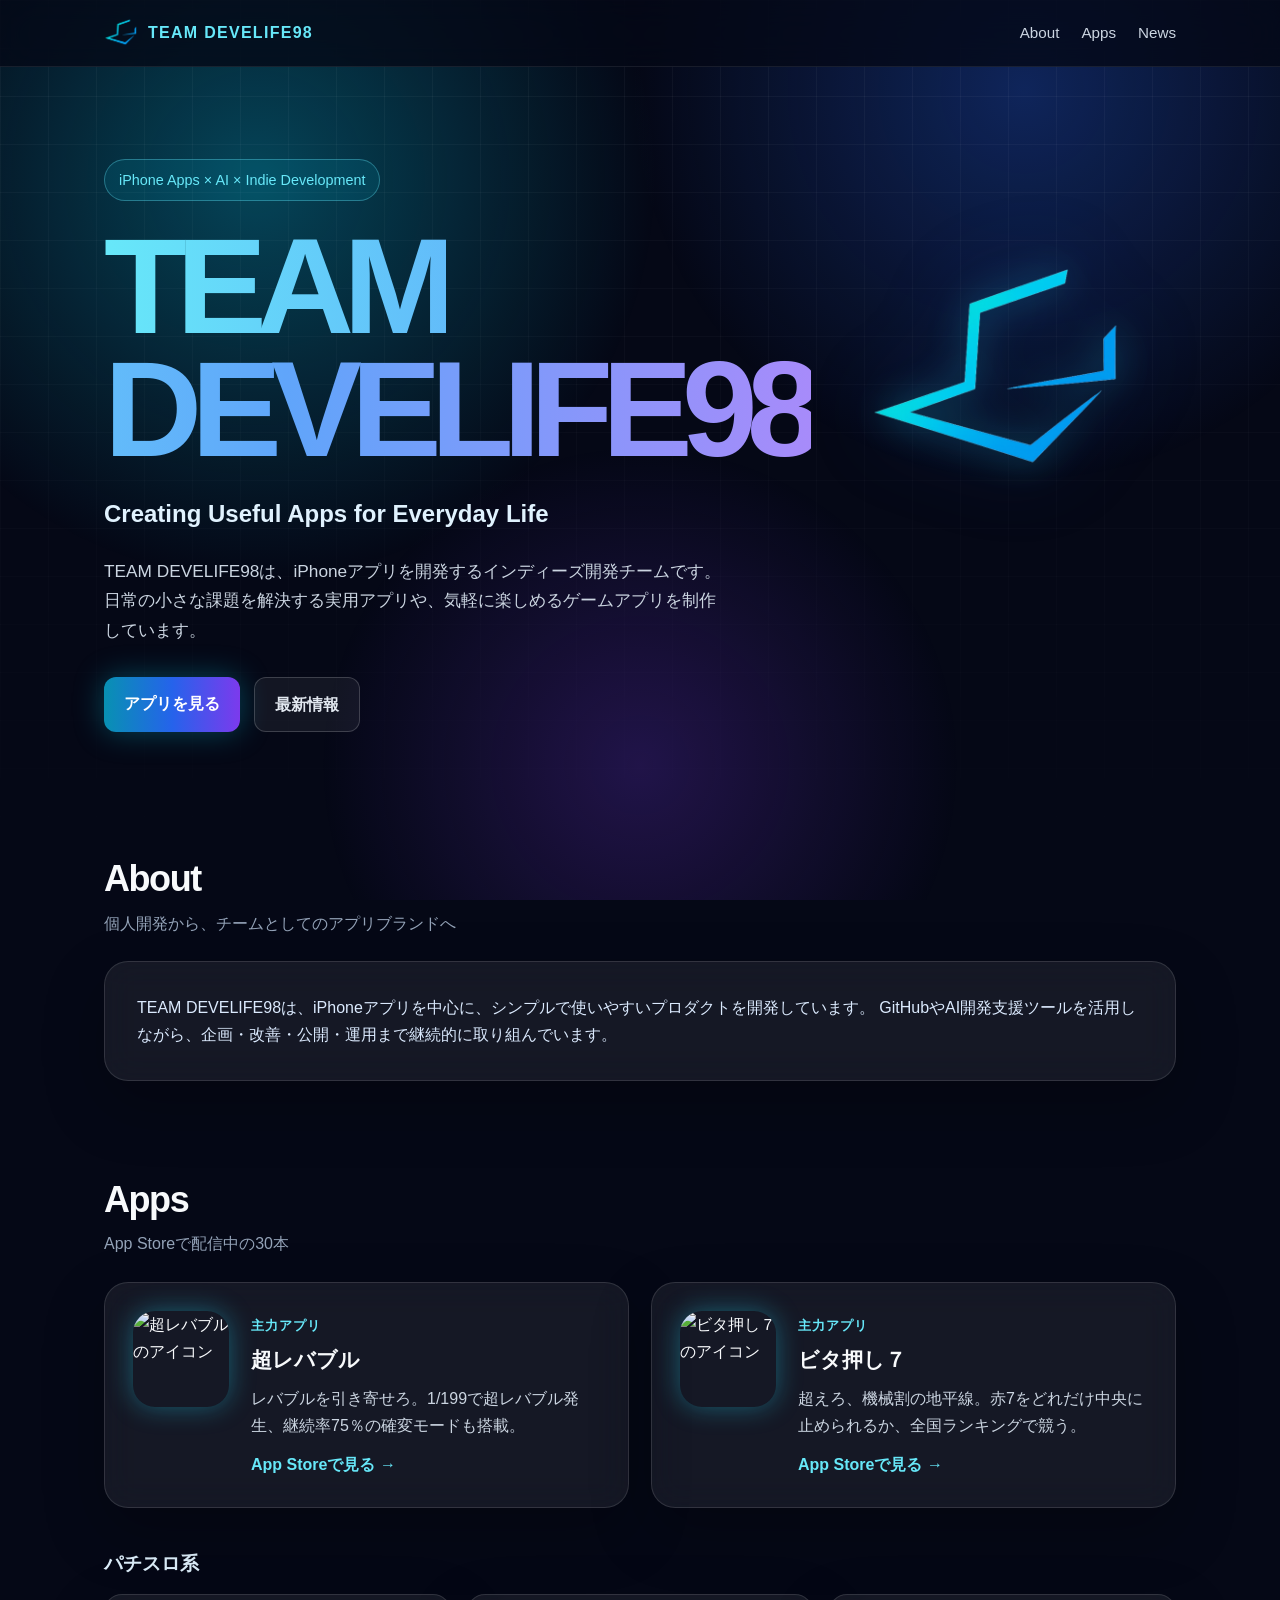
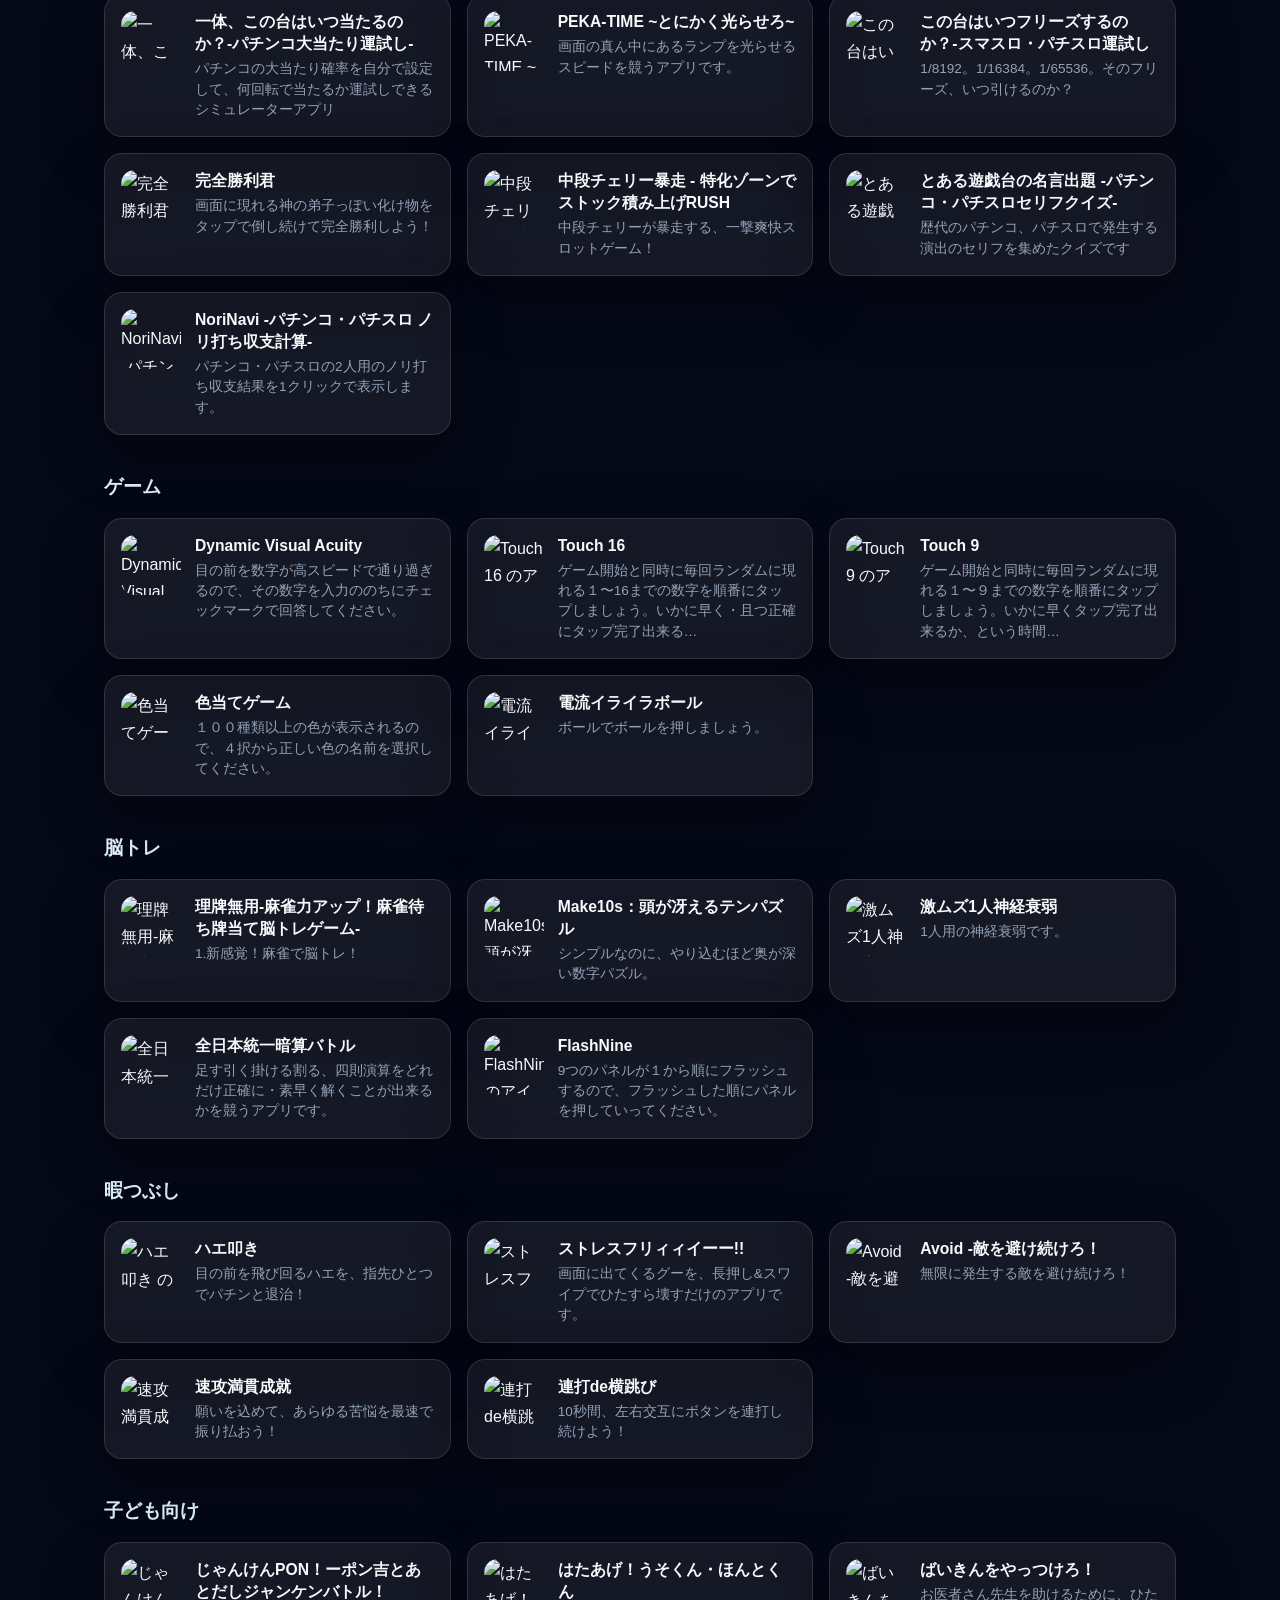
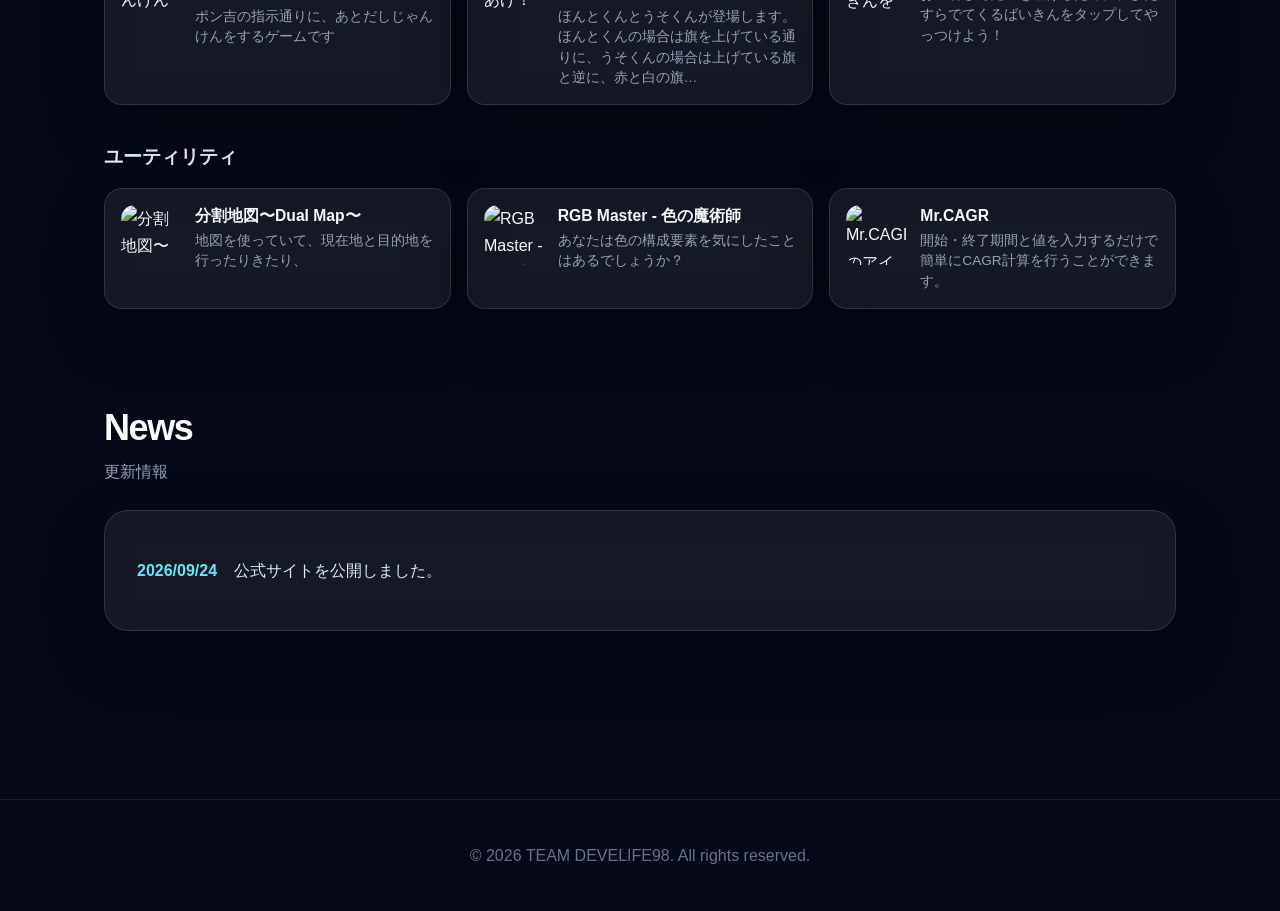
==== commit 9d424fdb: "News: 公開日を2026/09/24に変更 Co-Authored-By: Claude Opus 5.5 <noreply@anthropic.com>" ====
--- a/index.html
+++ b/index.html
@@ -738,10 +738,6 @@
   <div class="news glass">
     <div class="news-item">
       <span class="news-date">2026/09/24</span>
-      配信中の全アプリを掲載しました。
-    </div>
-    <div class="news-item">
-      <span class="news-date">2026/06/03</span>
       公式サイトを公開しました。
     </div>
   </div>
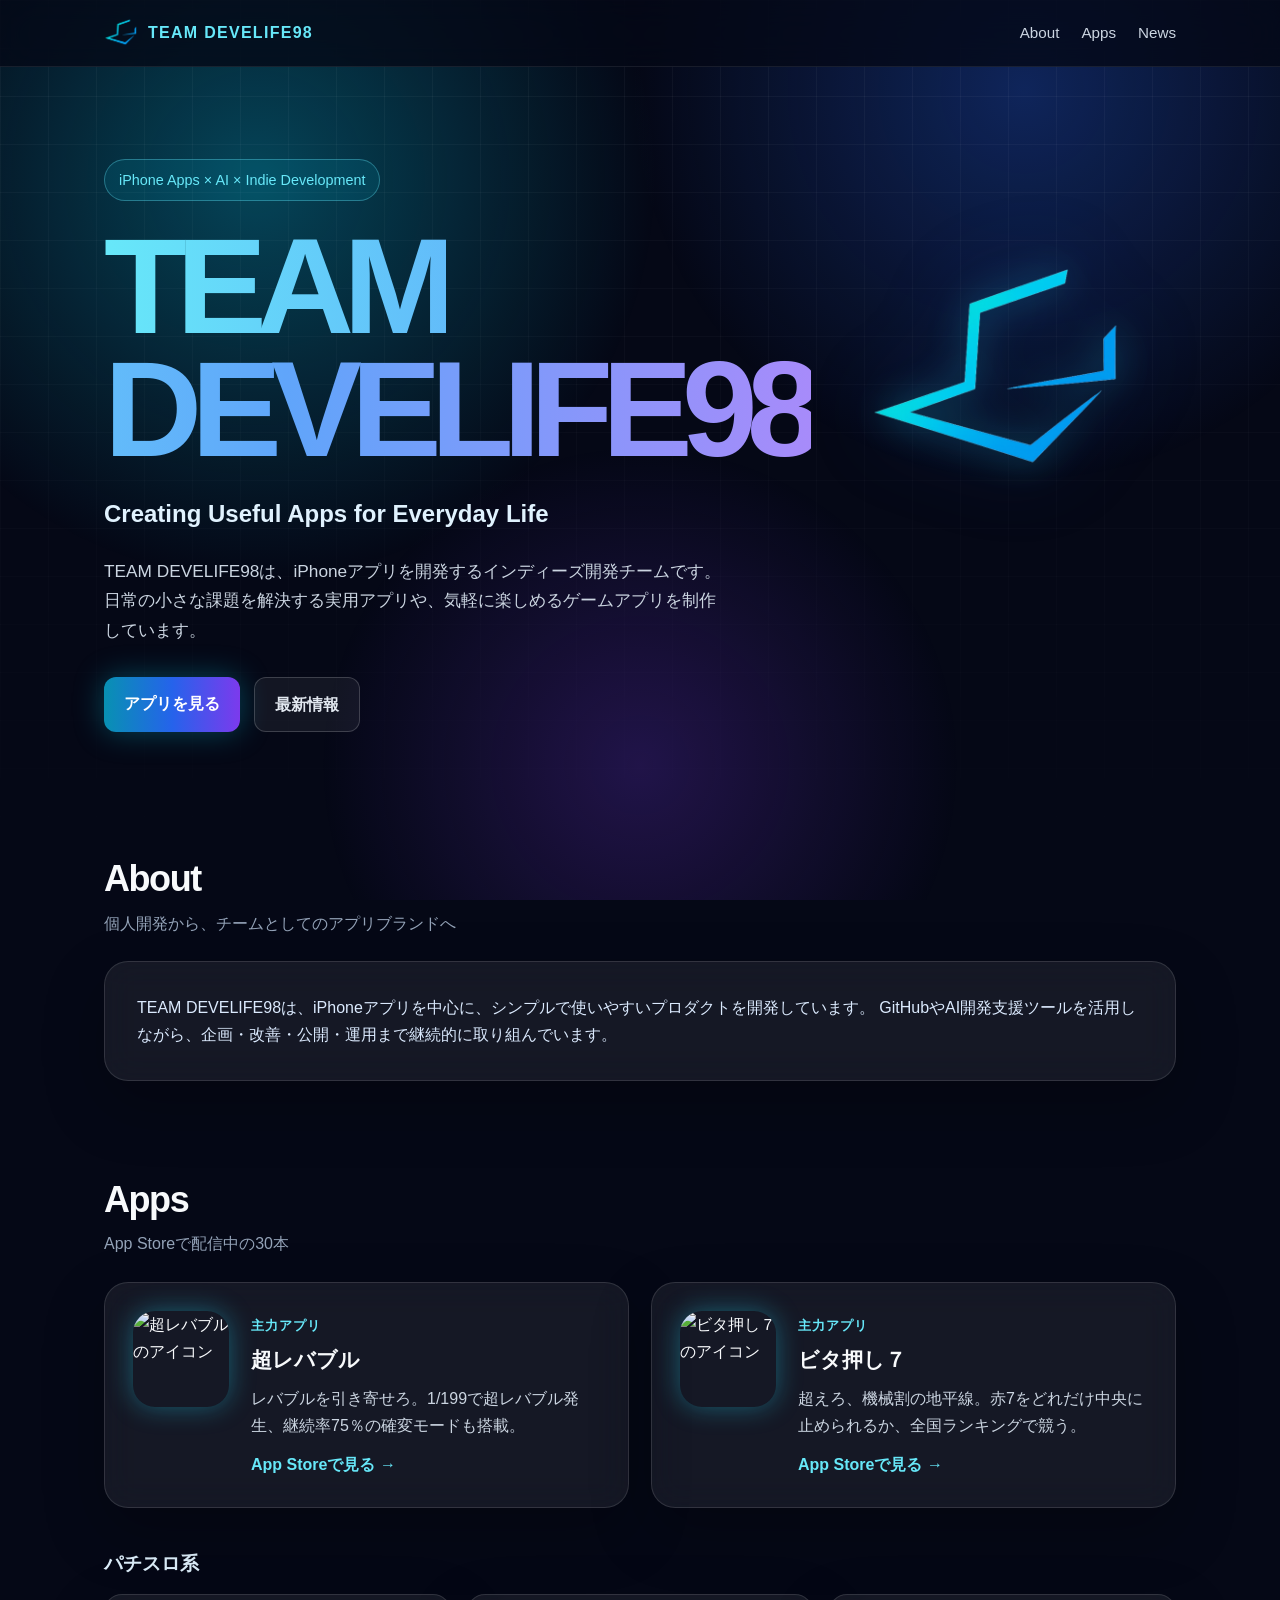
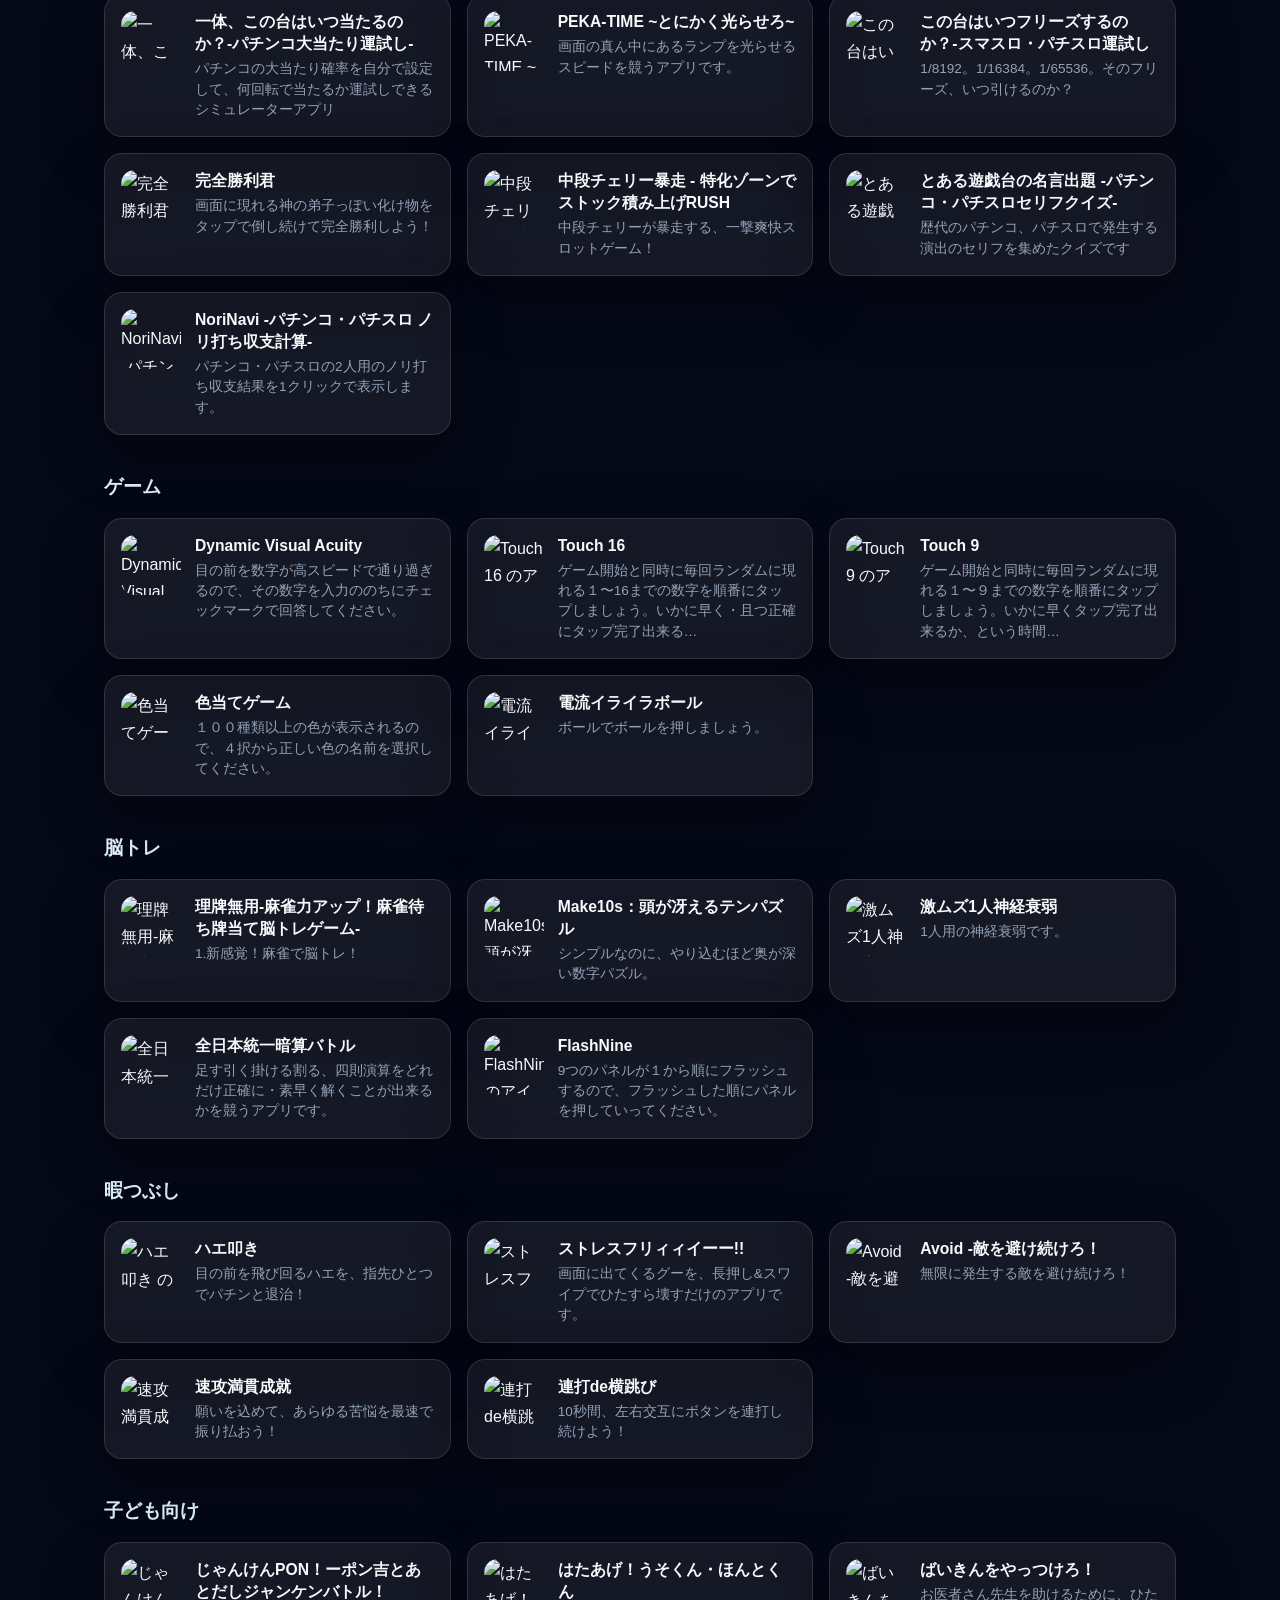
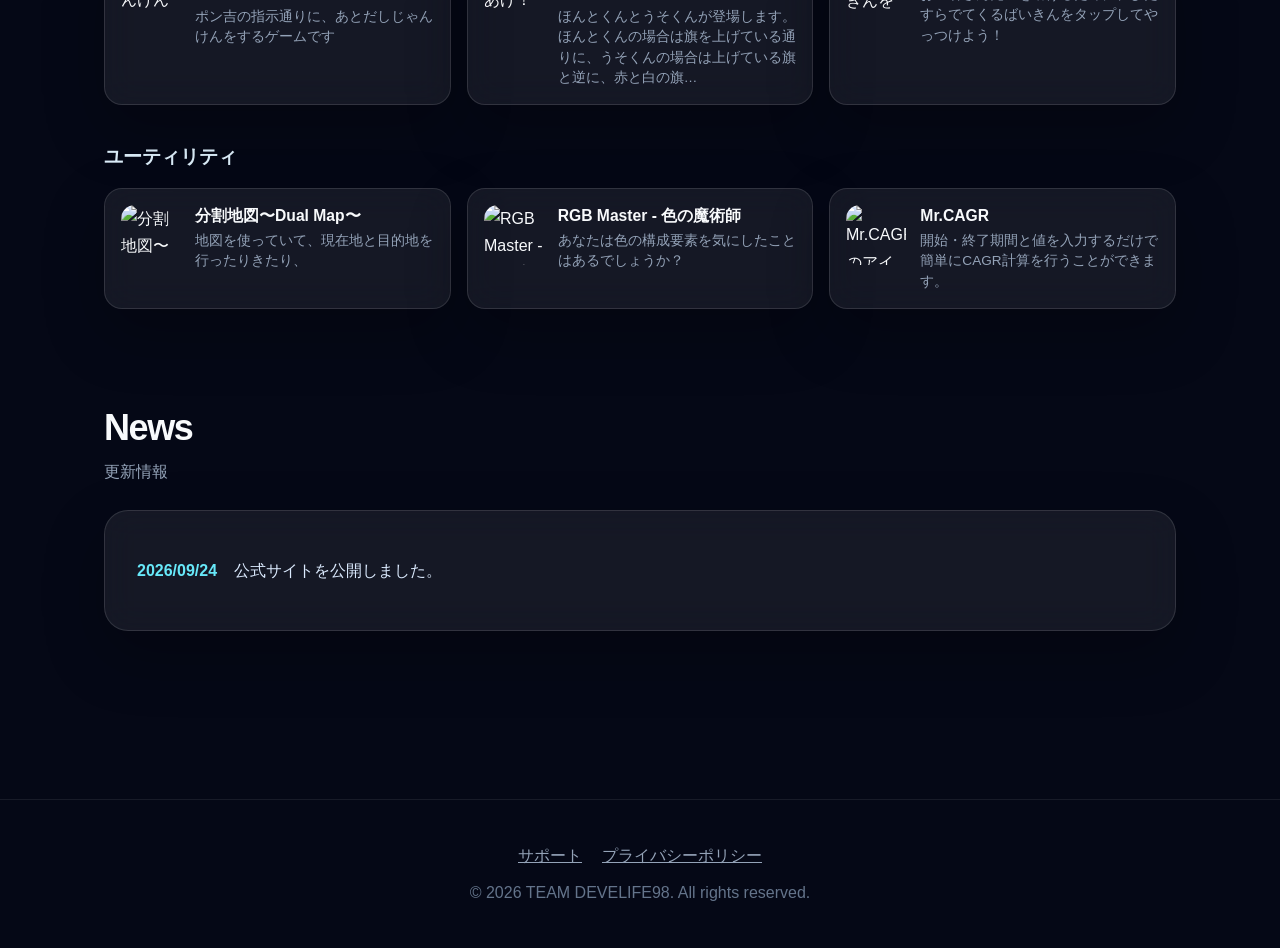
==== commit 9287ae1d: "全アプリ共通のプライバシーポリシー・サポートページを追加 - privacy/: AdMob・Unity Ads・AppLovin・Firebase・Game Center・ATTを明記（日本語＋英語" ====
--- a/index.html
+++ b/index.html
@@ -349,6 +349,15 @@
   text-align:center;
   color:#64748b;
   border-top:1px solid rgba(255,255,255,.08);
+}
+
+.footer-links{
+  margin-bottom:10px;
+}
+
+.footer-links a{
+  color:#94a3b8;
+  margin:0 10px;
 }
 
 @media(max-width:800px){
@@ -747,6 +756,7 @@
 </main>
 
 <footer>
+  <p class="footer-links"><a href="support/">サポート</a><a href="privacy/">プライバシーポリシー</a></p>
   © 2026 TEAM DEVELIFE98. All rights reserved.
 </footer>
 
